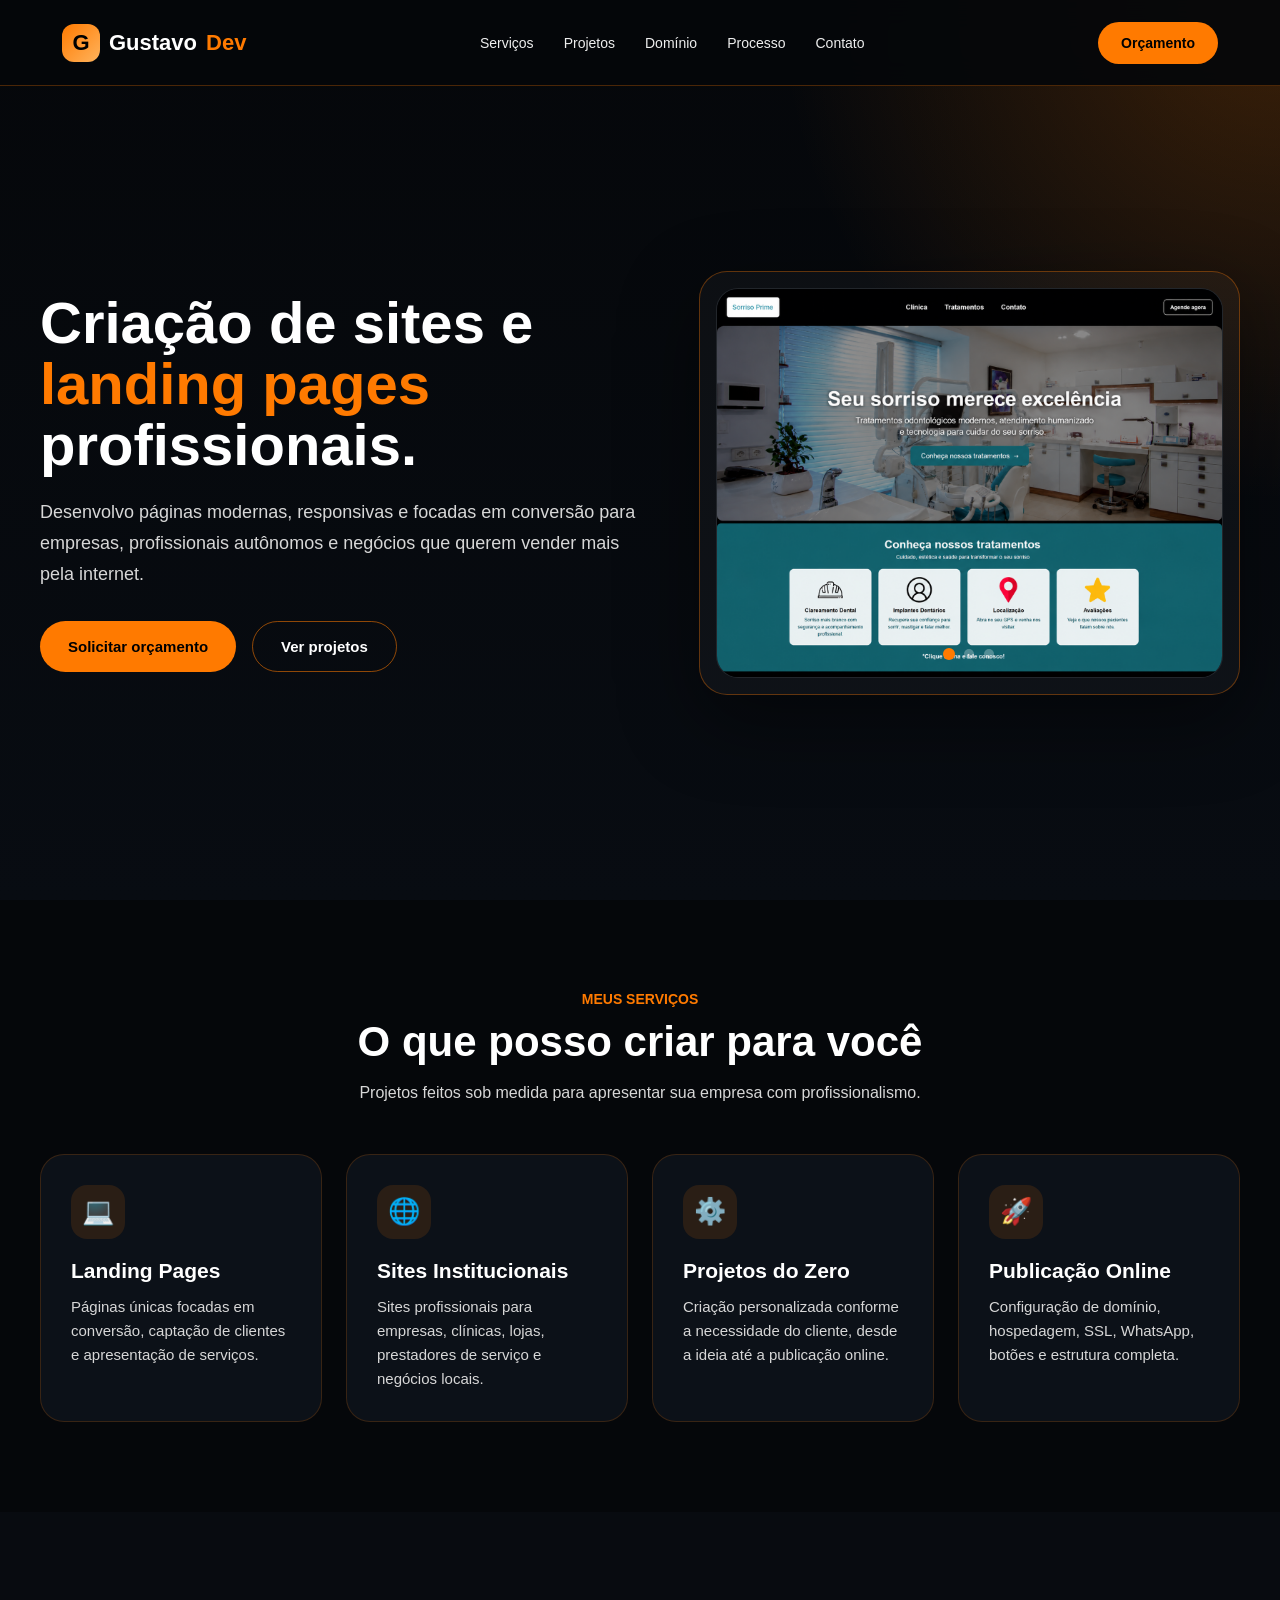
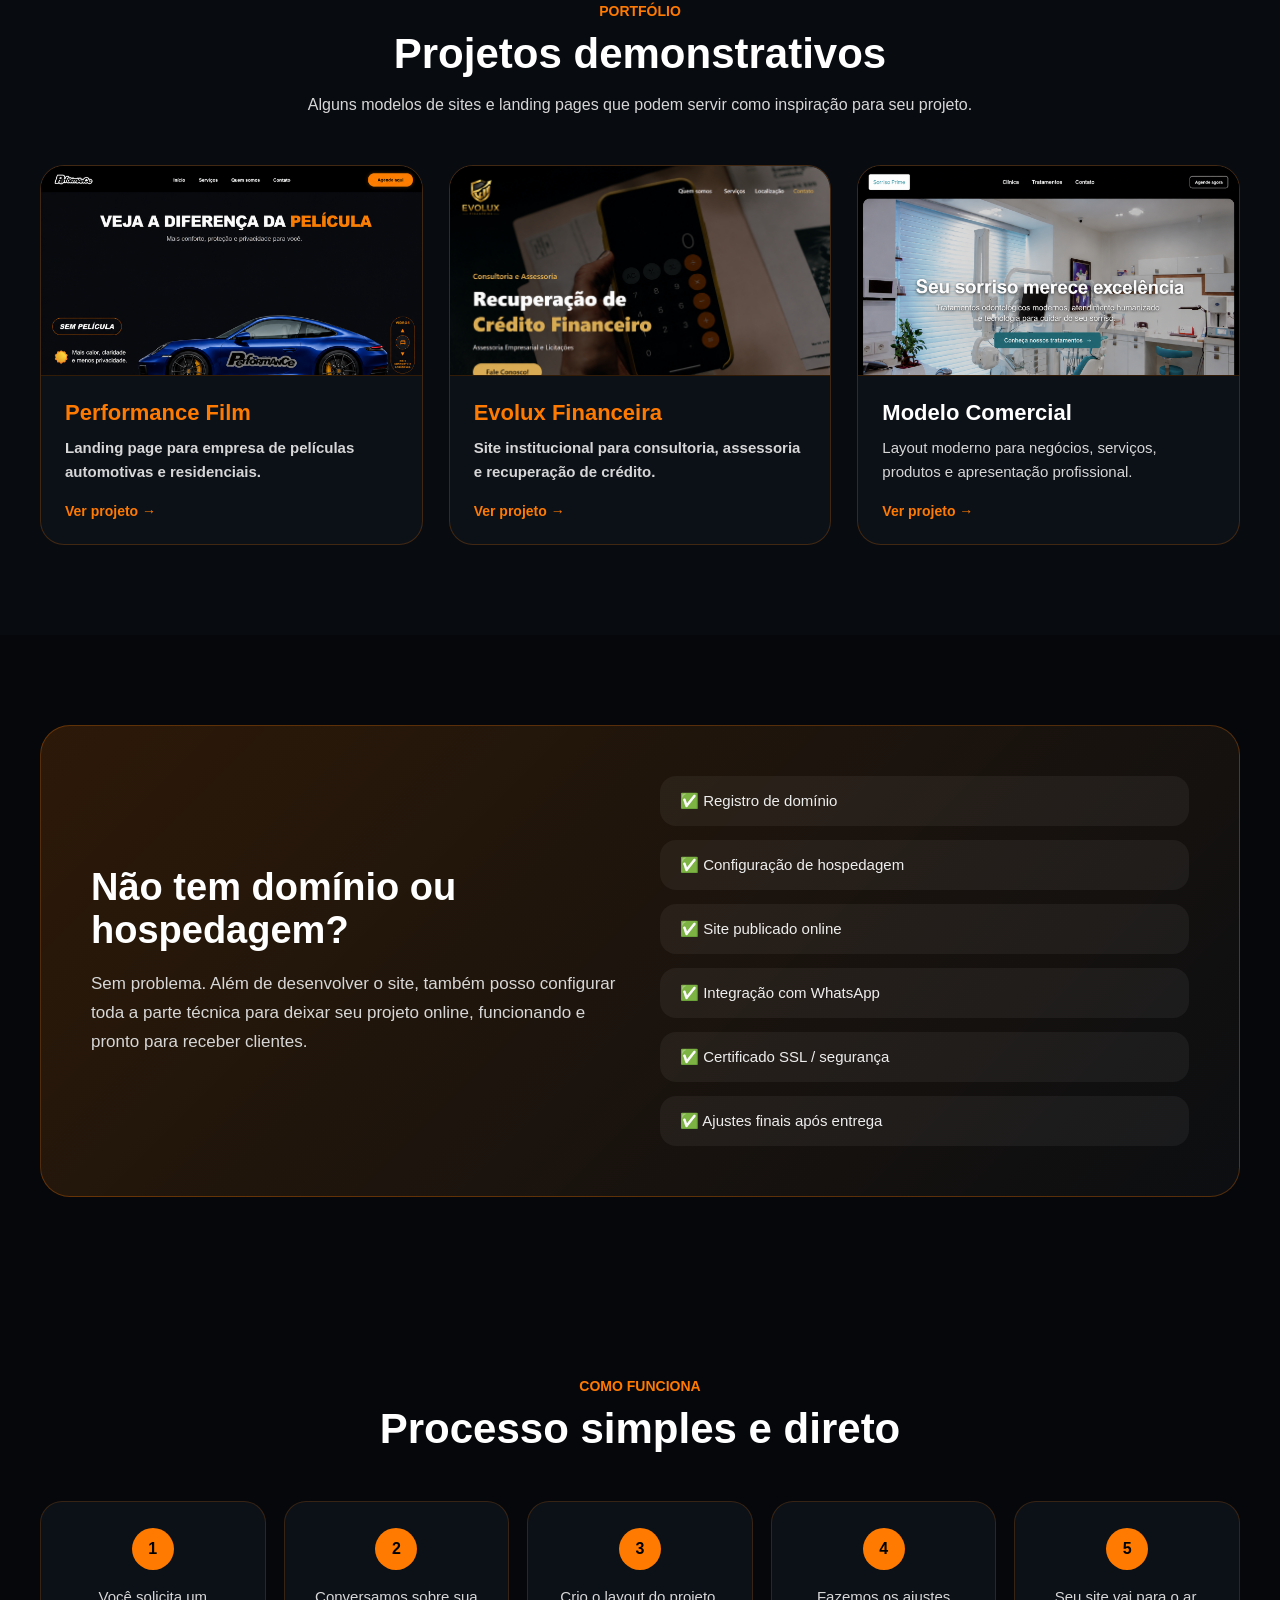
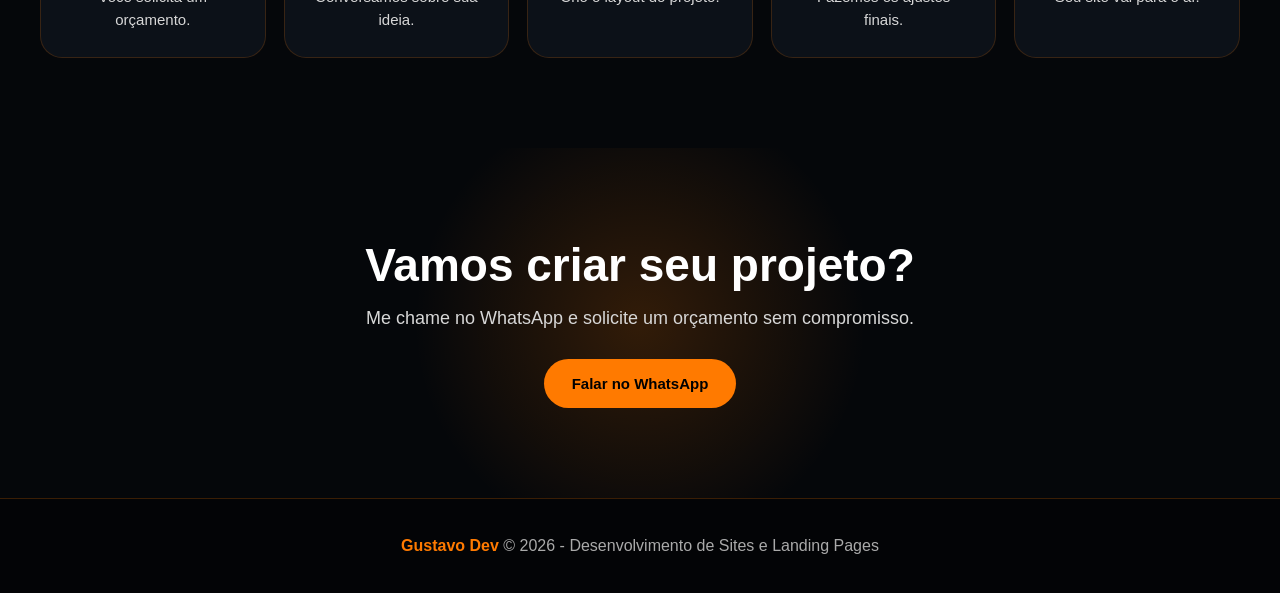
==== index.html @ 4cb531e6 "Add files via upload" ====
<!DOCTYPE html>
<html lang="pt-BR">
<head>
<meta charset="UTF-8">
<meta name="viewport" content="width=device-width, initial-scale=1.0">
<title>Gustavo Dev | Sites e Landing Pages</title>

<style>
*{
    margin:0;
    padding:0;
    box-sizing:border-box;
}

html{
    scroll-behavior:smooth;
}

body{
    font-family:Arial, Helvetica, sans-serif;
    background:#05070a;
    color:#fff;
    overflow-x:hidden;
}

a{
    text-decoration:none;
    color:inherit;
}

img{
    max-width:100%;
    display:block;
}

:root{
    --orange:#ff7a00;
    --orange-dark:#d95f00;
    --dark:#05070a;
    --card:#0c1118;
    --text:#d7d7d7;
}

/* NAVBAR */

.navbar{
    width:100%;
    height:86px;
    position:fixed;
    top:0;
    left:0;
    z-index:1000;
    background:rgba(5,7,10,.92);
    backdrop-filter:blur(14px);
    border-bottom:1px solid rgba(255,122,0,.28);
}

.nav-container{
    width:100%;
    max-width:1200px;
    height:100%;
    margin:auto;
    padding:0 22px;
    display:flex;
    align-items:center;
    justify-content:space-between;
}

.logo{
    display:flex;
    align-items:center;
    gap:9px;
    font-size:22px;
    font-weight:900;
}

.logo-box{
    width:38px;
    height:38px;
    border-radius:12px;
    background:linear-gradient(135deg,#ff7a00,#ffb35c);
    color:#000;
    display:flex;
    align-items:center;
    justify-content:center;
    font-weight:900;
}

.logo span{
    color:var(--orange);
}

.menu{
    list-style:none;
    display:flex;
    align-items:center;
    gap:30px;
}

.menu a{
    font-size:14px;
    color:#eee;
    transition:.3s;
}

.menu a:hover{
    color:var(--orange);
}

.btn-nav{
    background:var(--orange);
    color:#000;
    padding:13px 23px;
    border-radius:30px;
    font-size:14px;
    font-weight:800;
    transition:.3s;
}

.btn-nav:hover{
    background:#fff;
}

.menu-toggle{
    display:none;
    font-size:32px;
    color:var(--orange);
    cursor:pointer;
}

/* HERO */

.hero{
    min-height:100vh;
    padding:145px 22px 80px;
    background:
    radial-gradient(circle at top right,rgba(255,122,0,.22),transparent 32%),
    linear-gradient(180deg,#05070a,#080c12);
    display:flex;
    align-items:center;
}

.hero-container{
    width:100%;
    max-width:1200px;
    margin:auto;
    display:grid;
    grid-template-columns:1.05fr .95fr;
    align-items:center;
    gap:60px;
}

.hero-text h1{
    font-size:58px;
    line-height:1.05;
    margin-bottom:22px;
}

.hero-text h1 span{
    color:var(--orange);
}

.hero-text p{
    max-width:600px;
    color:var(--text);
    font-size:18px;
    line-height:1.7;
    margin-bottom:32px;
}

.hero-buttons{
    display:flex;
    gap:16px;
    flex-wrap:wrap;
}

.btn-primary,
.btn-secondary{
    display:inline-flex;
    align-items:center;
    justify-content:center;
    padding:16px 28px;
    border-radius:35px;
    font-weight:800;
    font-size:15px;
    transition:.3s;
}

.btn-primary{
    background:var(--orange);
    color:#000;
}

.btn-primary:hover{
    background:#fff;
}

.btn-secondary{
    border:1px solid rgba(255,122,0,.55);
    color:#fff;
}

.btn-secondary:hover{
    background:var(--orange);
    color:#000;
}

/* HERO SLIDER */

.hero-card{
    background:rgba(255,255,255,.03);
    border:1px solid rgba(255,122,0,.35);
    border-radius:28px;
    padding:16px;
    box-shadow:0 25px 80px rgba(0,0,0,.45);
}

.mockup-slider{
    width:100%;
    height:390px;
    border-radius:22px;
    position:relative;
    overflow:hidden;
    background:#090d13;
    border:1px solid rgba(255,255,255,.10);
}

.mockup-slide{
    position:absolute;
    inset:0;
    opacity:0;
    transition:opacity .8s ease-in-out;
}

.mockup-slide.active{
    opacity:1;
}

.mockup-slide img{
    width:100%;
    height:100%;
    object-fit:cover;
    object-position:top center;
}

.slider-dots{
    position:absolute;
    bottom:18px;
    left:50%;
    transform:translateX(-50%);
    display:flex;
    gap:10px;
    z-index:20;
}

.dot{
    width:10px;
    height:10px;
    border-radius:50%;
    background:rgba(255,255,255,.28);
    transition:.3s;
}

.dot.active{
    background:var(--orange);
    transform:scale(1.2);
}

/* PADRÃO SECTIONS */

section{
    padding:90px 22px;
}

.container{
    width:100%;
    max-width:1200px;
    margin:auto;
}

.section-title{
    text-align:center;
    margin-bottom:48px;
}

.section-title span{
    color:var(--orange);
    font-weight:900;
    font-size:14px;
}

.section-title h2{
    font-size:42px;
    margin-top:10px;
}

.section-title p{
    color:var(--text);
    margin-top:14px;
    font-size:16px;
    line-height:1.6;
}

/* SERVIÇOS */

.services-grid{
    display:grid;
    grid-template-columns:repeat(4,1fr);
    gap:24px;
}

.service-card{
    background:var(--card);
    border:1px solid rgba(255,122,0,.18);
    padding:30px;
    border-radius:24px;
    transition:.3s;
}

.service-card:hover{
    transform:translateY(-8px);
    border-color:var(--orange);
}

.icon{
    width:54px;
    height:54px;
    background:rgba(255,122,0,.12);
    border-radius:16px;
    display:flex;
    align-items:center;
    justify-content:center;
    font-size:26px;
    margin-bottom:20px;
}

.service-card h3{
    font-size:21px;
    margin-bottom:12px;
}

.service-card p{
    color:var(--text);
    line-height:1.6;
    font-size:15px;
}

/* PORTFÓLIO */

.portfolio{
    background:#080b10;
}

.projects-grid{
    display:grid;
    grid-template-columns:repeat(3,1fr);
    gap:26px;
}

.project-card{
    background:var(--card);
    border-radius:24px;
    overflow:hidden;
    border:1px solid rgba(255,122,0,.22);
    transition:.3s;
}

.project-card:hover{
    transform:translateY(-8px);
    border-color:var(--orange);
}

.project-img{
    width:100%;
    height:210px;
    background:#05070a;
    overflow:hidden;
    border-bottom:1px solid rgba(255,122,0,.18);
}

.project-img img{
    width:100%;
    height:100%;
    object-fit:cover;
    object-position:top center;
    transition:.4s;
}

.project-card:hover .project-img img{
    transform:scale(1.06);
}

.project-content{
    padding:24px;
}

.project-content h3{
    font-size:22px;
    margin-bottom:10px;
}

.project-content p{
    color:var(--text);
    line-height:1.6;
    font-size:15px;
    margin-bottom:18px;
}

.project-content a{
    color:var(--orange);
    font-weight:900;
    font-size:14px;
}

/* DOMÍNIO */

.domain-box{
    background:linear-gradient(135deg,rgba(255,122,0,.16),rgba(255,255,255,.03));
    border:1px solid rgba(255,122,0,.28);
    border-radius:30px;
    padding:50px;
    display:grid;
    grid-template-columns:1fr 1fr;
    gap:40px;
    align-items:center;
}

.domain-box h2{
    font-size:38px;
    margin-bottom:18px;
}

.domain-box p{
    color:var(--text);
    line-height:1.7;
    font-size:17px;
}

.domain-list{
    display:grid;
    gap:14px;
}

.domain-list div{
    background:rgba(255,255,255,.05);
    padding:16px 20px;
    border-radius:16px;
    color:#eee;
    font-size:15px;
}

/* PROCESSO */

.process-grid{
    display:grid;
    grid-template-columns:repeat(5,1fr);
    gap:18px;
}

.process-card{
    background:var(--card);
    border:1px solid rgba(255,122,0,.18);
    padding:26px;
    border-radius:22px;
    text-align:center;
}

.process-card strong{
    width:42px;
    height:42px;
    border-radius:50%;
    background:var(--orange);
    color:#000;
    display:flex;
    align-items:center;
    justify-content:center;
    margin:0 auto 16px;
}

.process-card p{
    color:var(--text);
    line-height:1.5;
    font-size:15px;
}

/* CTA */

.cta{
    text-align:center;
    background:
    radial-gradient(circle at center,rgba(255,122,0,.18),transparent 34%),
    #05070a;
}

.cta h2{
    font-size:46px;
    margin-bottom:16px;
}

.cta p{
    color:var(--text);
    font-size:18px;
    margin-bottom:30px;
}

/* FOOTER */

.footer{
    padding:38px 22px;
    background:#030406;
    border-top:1px solid rgba(255,122,0,.22);
    text-align:center;
    color:#aaa;
}

.footer strong{
    color:var(--orange);
}

/* RESPONSIVO */

@media(max-width:1100px){
    .hero-container{
        grid-template-columns:1fr;
        gap:45px;
    }

    .hero-text{
        text-align:center;
    }

    .hero-text p{
        margin-left:auto;
        margin-right:auto;
    }

    .hero-buttons{
        justify-content:center;
    }

    .services-grid{
        grid-template-columns:repeat(2,1fr);
    }

    .projects-grid{
        grid-template-columns:repeat(2,1fr);
    }

    .process-grid{
        grid-template-columns:repeat(3,1fr);
    }
}

@media(max-width:850px){
    .navbar{
        height:74px;
    }

    .menu-toggle{
        display:block;
    }

    .btn-nav{
        display:none;
    }

    .menu{
        position:absolute;
        top:74px;
        left:0;
        width:100%;
        background:#05070a;
        border-bottom:1px solid rgba(255,122,0,.28);
        display:none;
        flex-direction:column;
        padding:25px 22px;
        gap:22px;
    }

    .menu.active{
        display:flex;
    }

    .hero{
        padding-top:115px;
        min-height:auto;
    }

    .hero-text h1{
        font-size:40px;
    }

    .hero-text p{
        font-size:16px;
    }

    .mockup-slider{
        height:320px;
    }

    .domain-box{
        grid-template-columns:1fr;
        padding:32px;
    }

    .domain-box h2,
    .section-title h2{
        font-size:32px;
    }

    .cta h2{
        font-size:34px;
    }
}

@media(max-width:620px){
    .logo{
        font-size:19px;
    }

    .logo-box{
        width:35px;
        height:35px;
    }

    .hero-text h1{
        font-size:34px;
    }

    .hero-buttons{
        flex-direction:column;
    }

    .btn-primary,
    .btn-secondary{
        width:100%;
    }

    .services-grid,
    .projects-grid,
    .process-grid{
        grid-template-columns:1fr;
    }

    .mockup-slider{
        height:260px;
    }

    section{
        padding:70px 18px;
    }

    .project-img{
        height:190px;
    }
}

@media(max-width:420px){
    .hero-text h1{
        font-size:30px;
    }

    .section-title h2,
    .domain-box h2{
        font-size:28px;
    }

    .mockup-slider{
        height:220px;
    }

    .project-img{
        height:170px;
    }
}
</style>
</head>

<body>

<header class="navbar">
    <div class="nav-container">

        <a href="#inicio" class="logo">
            <div class="logo-box">G</div>
            Gustavo <span>Dev</span>
        </a>

        <ul class="menu" id="menu">
            <li><a href="#servicos">Serviços</a></li>
            <li><a href="#portfolio">Projetos</a></li>
            <li><a href="#dominio">Domínio</a></li>
            <li><a href="#processo">Processo</a></li>
            <li><a href="#contato">Contato</a></li>
        </ul>

        <a class="btn-nav" href="https://wa.me/5547997327311?text=Ol%C3%A1%21%20Quero%20solicitar%20um%20or%C3%A7amento%20para%20site%20ou%20landing%20page." target="_blank">
            Orçamento
        </a>

        <div class="menu-toggle" id="menuToggle">☰</div>

    </div>
</header>

<main>

<section class="hero" id="inicio">
    <div class="hero-container">

        <div class="hero-text">
            <h1>Criação de sites e <span>landing pages</span> profissionais.</h1>

            <p>
                Desenvolvo páginas modernas, responsivas e focadas em conversão para empresas,
                profissionais autônomos e negócios que querem vender mais pela internet.
            </p>

            <div class="hero-buttons">
                <a href="https://wa.me/5547997327311?text=Ol%C3%A1%21%20Tenho%20interesse%20em%20criar%20um%20site%20ou%20landing%20page." target="_blank" class="btn-primary">
                    Solicitar orçamento
                </a>

                <a href="#portfolio" class="btn-secondary">
                    Ver projetos
                </a>
            </div>
        </div>

        <div class="hero-card">
            <div class="mockup-slider">

                <div class="mockup-slide active">
                    <img src="img/rascunho.png" alt="Projeto demonstrativo 1">
                </div>

                <div class="mockup-slide">
                    <img src="img/evolux.png" alt="Projeto demonstrativo 2">
                </div>

                <div class="mockup-slide">
                    <img src="img/performance.png" alt="Projeto demonstrativo 3">
                </div>

                <div class="slider-dots">
                    <span class="dot active"></span>
                    <span class="dot"></span>
                    <span class="dot"></span>
                </div>

            </div>
        </div>

    </div>
</section>

<section id="servicos">
    <div class="container">

        <div class="section-title">
            <span>MEUS SERVIÇOS</span>
            <h2>O que posso criar para você</h2>
            <p>Projetos feitos sob medida para apresentar sua empresa com profissionalismo.</p>
        </div>

        <div class="services-grid">

            <div class="service-card">
                <div class="icon">💻</div>
                <h3>Landing Pages</h3>
                <p>Páginas únicas focadas em conversão, captação de clientes e apresentação de serviços.</p>
            </div>

            <div class="service-card">
                <div class="icon">🌐</div>
                <h3>Sites Institucionais</h3>
                <p>Sites profissionais para empresas, clínicas, lojas, prestadores de serviço e negócios locais.</p>
            </div>

            <div class="service-card">
                <div class="icon">⚙️</div>
                <h3>Projetos do Zero</h3>
                <p>Criação personalizada conforme a necessidade do cliente, desde a ideia até a publicação online.</p>
            </div>

            <div class="service-card">
                <div class="icon">🚀</div>
                <h3>Publicação Online</h3>
                <p>Configuração de domínio, hospedagem, SSL, WhatsApp, botões e estrutura completa.</p>
            </div>

        </div>

    </div>
</section>

<section class="portfolio" id="portfolio">
    <div class="container">

        <div class="section-title">
            <span>PORTFÓLIO</span>
            <h2>Projetos demonstrativos</h2>
            <p>Alguns modelos de sites e landing pages que podem servir como inspiração para seu projeto.</p>
        </div>

        <div class="projects-grid">
    
            <div class="project-card">
<a href="https://dulcet-treacle-59480f.netlify.app/">
                <div class="project-img">
                    <img src="img/mine-performance.png" alt="Performance Film">
                </div>
                <div class="project-content">
                    <h3>Performance Film</h3>
                    <p>Landing page para empresa de películas automotivas e residenciais.</p>
                    Ver projeto →</a>
                </div>

        </div>

            <div class="project-card">
                <div class="project-img">
                    <img src="img/mine-evolux.png" alt="Evolux Financeira">
                </div>


                <div class="project-content">
                    <a href="http://evoluxempresarial.com.br/" target="_blank">
                    <h3>Evolux Financeira</h3>
                    <p>Site institucional para consultoria, assessoria e recuperação de crédito.</p>Ver projeto →</a>
                </div>
            </div>

            <div class="project-card">
                <div class="project-img">
                    <img src="img/mine-rascunho.png" alt="Modelo Comercial">
                </div>
                <div class="project-content">
                    <h3>Modelo Comercial</h3>
                    <p>Layout moderno para negócios, serviços, produtos e apresentação profissional.</p>
                    <a href="#" target="_blank">Ver projeto →</a>
                </div>
            </div>

        </div>

    </div>
</section>

<section id="dominio">
    <div class="container">

        <div class="domain-box">

            <div>
                <h2>Não tem domínio ou hospedagem?</h2>
                <p>
                    Sem problema. Além de desenvolver o site, também posso configurar toda a parte técnica
                    para deixar seu projeto online, funcionando e pronto para receber clientes.
                </p>
            </div>

            <div class="domain-list">
                <div>✅ Registro de domínio</div>
                <div>✅ Configuração de hospedagem</div>
                <div>✅ Site publicado online</div>
                <div>✅ Integração com WhatsApp</div>
                <div>✅ Certificado SSL / segurança</div>
                <div>✅ Ajustes finais após entrega</div>
            </div>

        </div>

    </div>
</section>

<section id="processo">
    <div class="container">

        <div class="section-title">
            <span>COMO FUNCIONA</span>
            <h2>Processo simples e direto</h2>
        </div>

        <div class="process-grid">

            <div class="process-card">
                <strong>1</strong>
                <p>Você solicita um orçamento.</p>
            </div>

            <div class="process-card">
                <strong>2</strong>
                <p>Conversamos sobre sua ideia.</p>
            </div>

            <div class="process-card">
                <strong>3</strong>
                <p>Crio o layout do projeto.</p>
            </div>

            <div class="process-card">
                <strong>4</strong>
                <p>Fazemos os ajustes finais.</p>
            </div>

            <div class="process-card">
                <strong>5</strong>
                <p>Seu site vai para o ar.</p>
            </div>

        </div>

    </div>
</section>

<section class="cta" id="contato">
    <div class="container">

        <h2>Vamos criar seu projeto?</h2>
        <p>Me chame no WhatsApp e solicite um orçamento sem compromisso.</p>

        <a href="https://wa.me/5547997327311?text=Ol%C3%A1%21%20Quero%20fazer%20um%20or%C3%A7amento%20para%20cria%C3%A7%C3%A3o%20de%20site%20ou%20landing%20page." target="_blank" class="btn-primary">
            Falar no WhatsApp
        </a>

    </div>
</section>

</main>

<footer class="footer">
    <p><strong>Gustavo Dev</strong> © 2026 - Desenvolvimento de Sites e Landing Pages</p>
</footer>

<script>
const menuToggle = document.getElementById('menuToggle');
const menu = document.getElementById('menu');

menuToggle.addEventListener('click', function(){
    menu.classList.toggle('active');
});

const linksMenu = document.querySelectorAll('.menu a');

linksMenu.forEach(function(link){
    link.addEventListener('click', function(){
        menu.classList.remove('active');
    });
});

/* CARROSSEL HERO */

const slides = document.querySelectorAll('.mockup-slide');
const dots = document.querySelectorAll('.dot');

let currentSlide = 0;

function showSlide(index){
    slides.forEach(function(slide){
        slide.classList.remove('active');
    });

    dots.forEach(function(dot){
        dot.classList.remove('active');
    });

    slides[index].classList.add('active');
    dots[index].classList.add('active');
}

setInterval(function(){
    currentSlide++;

    if(currentSlide >= slides.length){
        currentSlide = 0;
    }

    showSlide(currentSlide);
}, 2800);
</script>

</body>
</html>
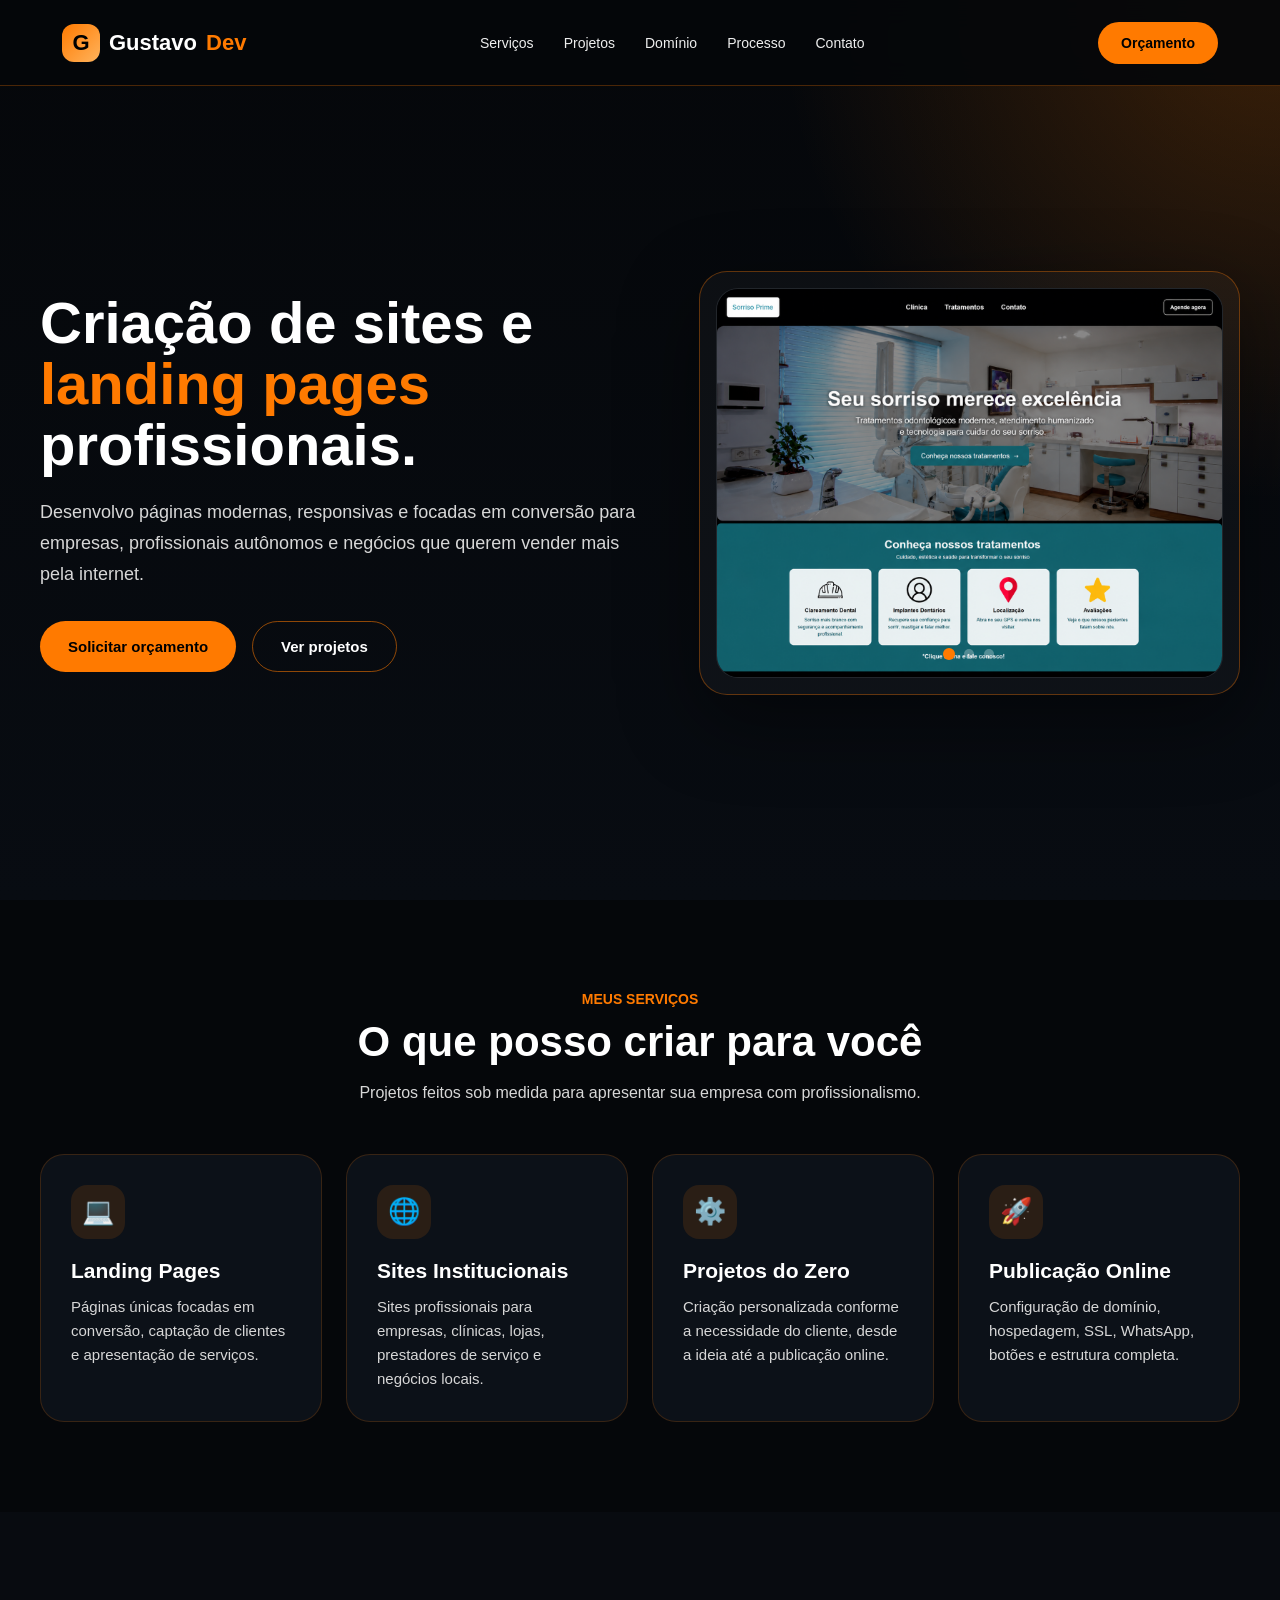
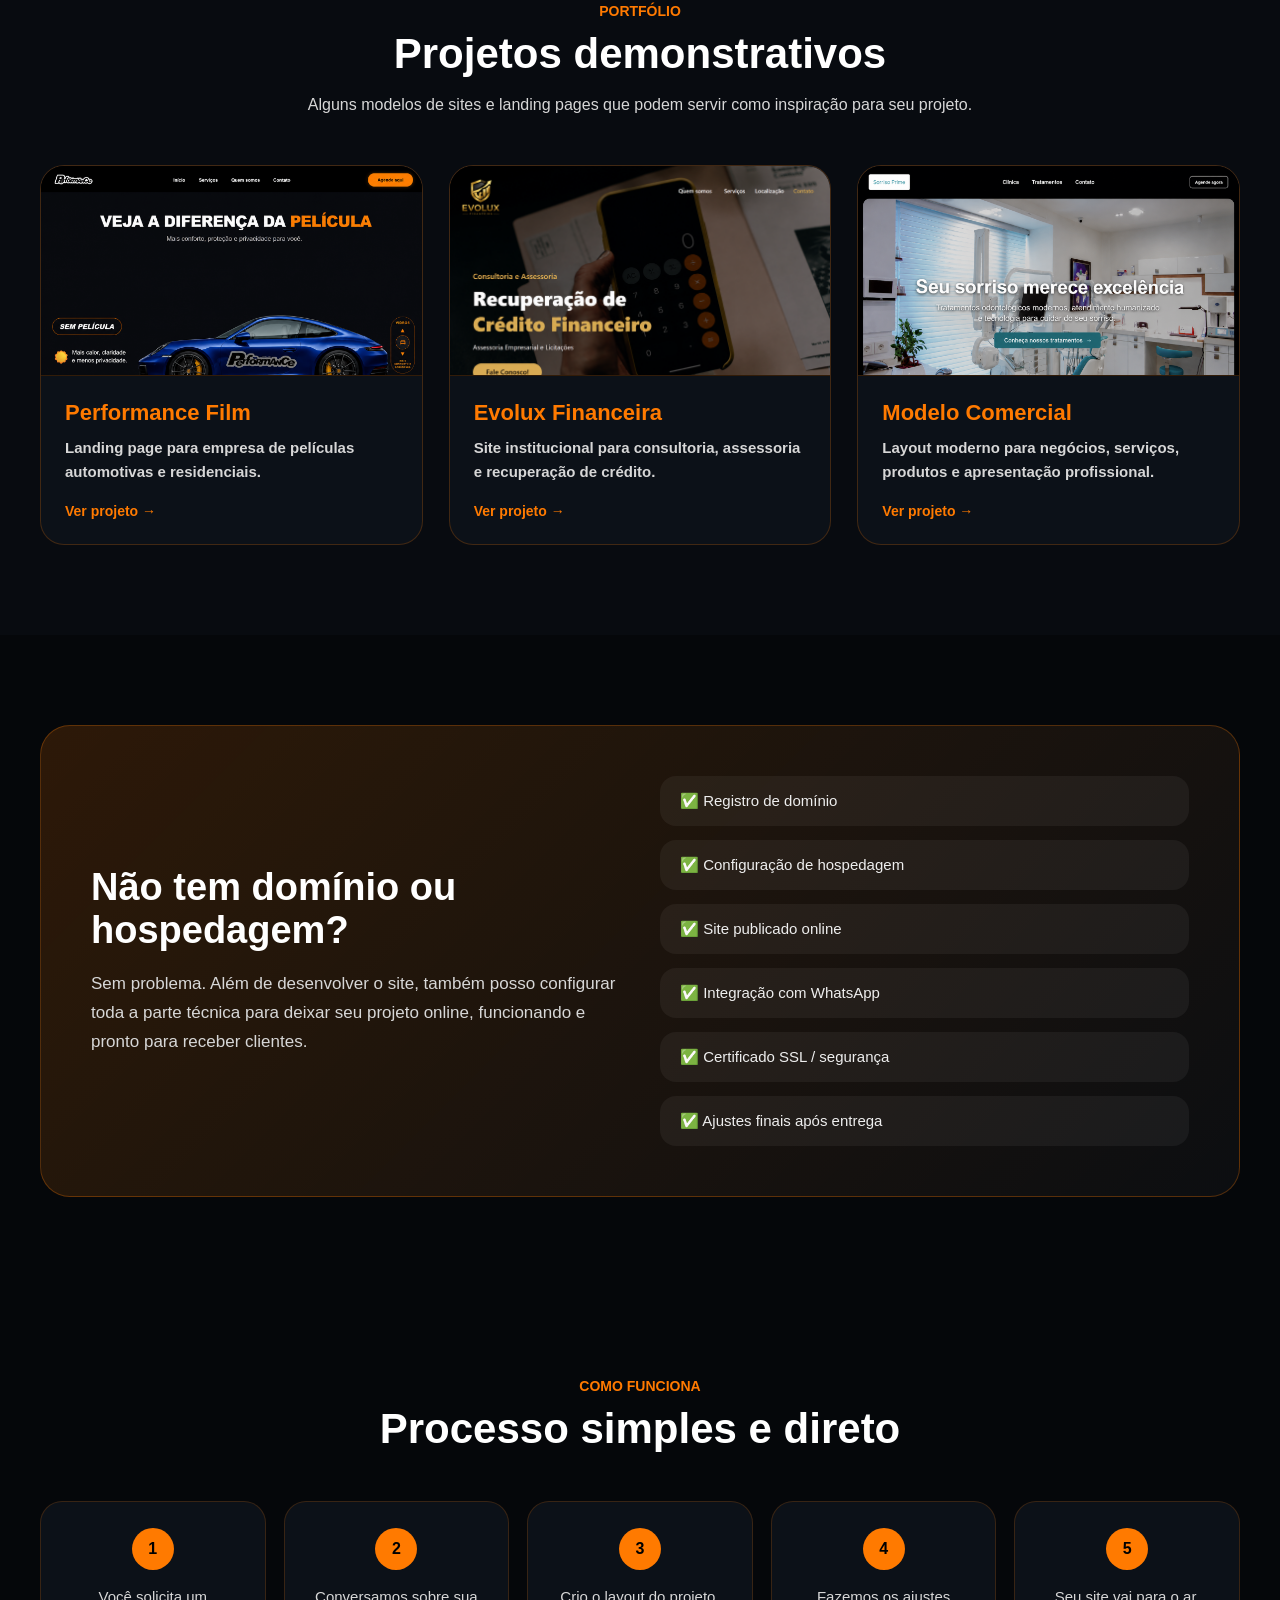
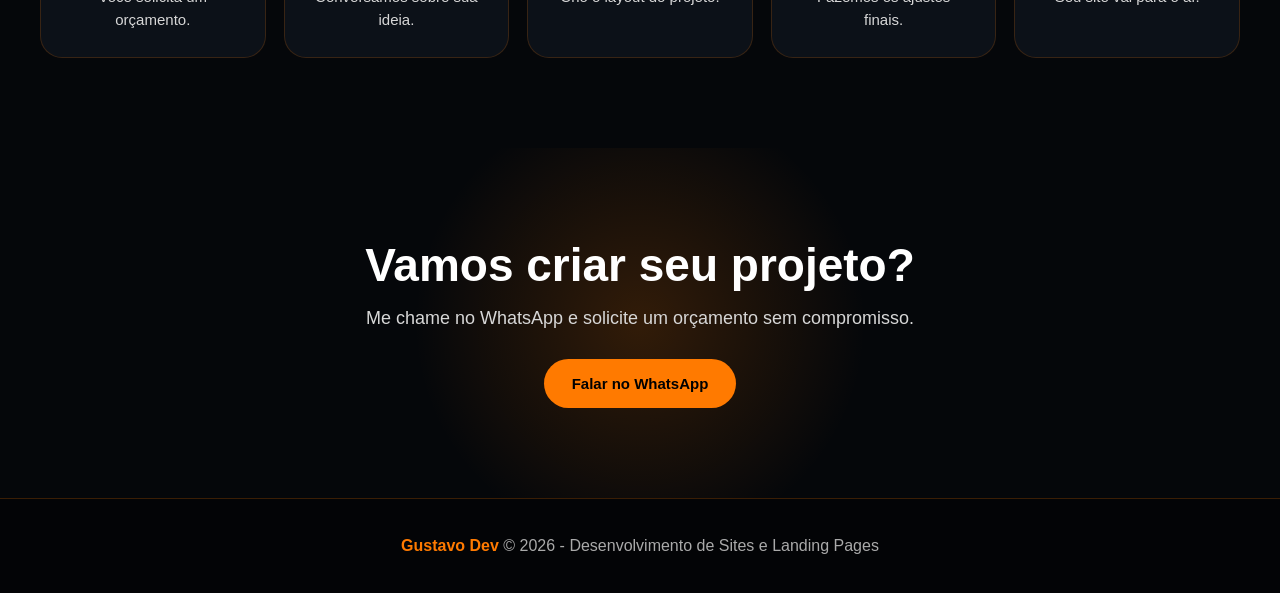
==== commit a5832d9c: "Update index.html" ====
--- a/index.html
+++ b/index.html
@@ -836,9 +836,10 @@
                     <img src="img/mine-rascunho.png" alt="Modelo Comercial">
                 </div>
                 <div class="project-content">
+                <a href="https://verdant-begonia-4f9c75.netlify.app/" target="_blank">    
                     <h3>Modelo Comercial</h3>
                     <p>Layout moderno para negócios, serviços, produtos e apresentação profissional.</p>
-                    <a href="#" target="_blank">Ver projeto →</a>
+                    Ver projeto →</a>
                 </div>
             </div>
 
@@ -981,4 +982,4 @@
 </script>
 
 </body>
-</html>+</html>
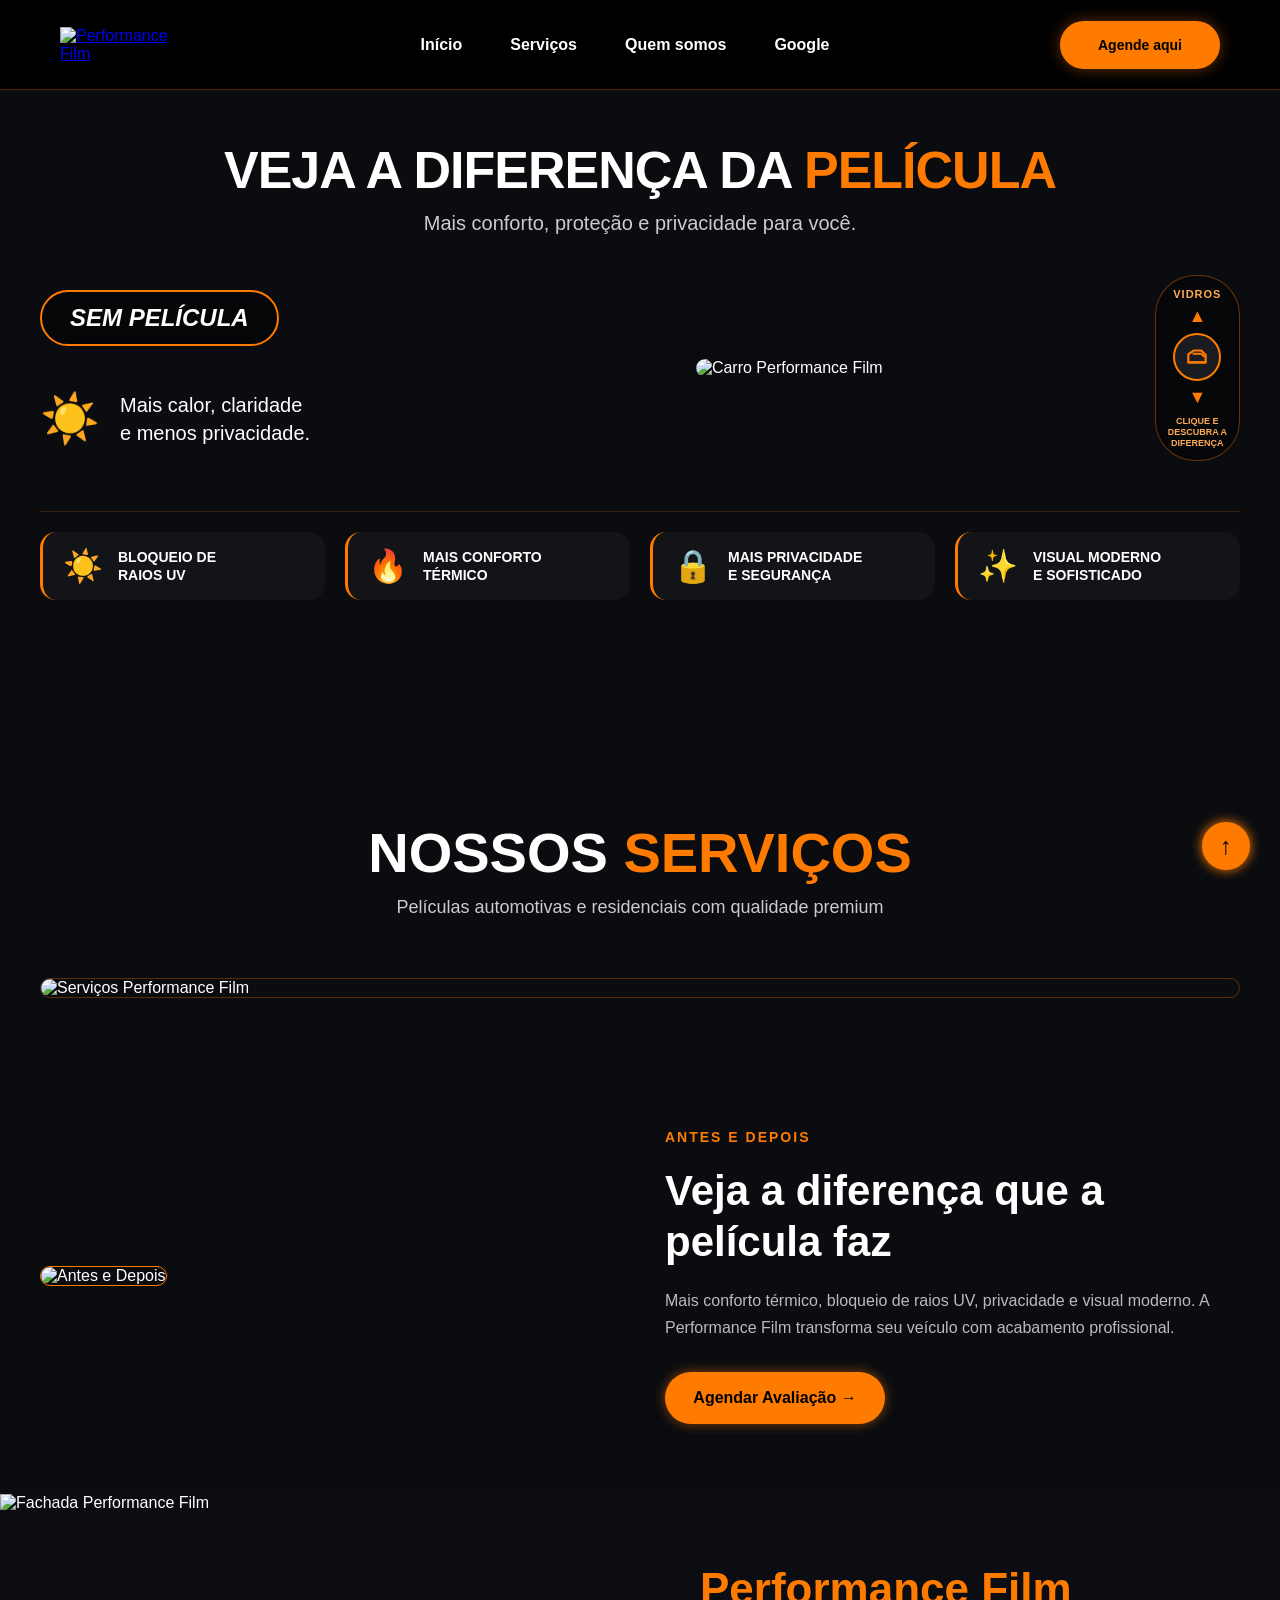
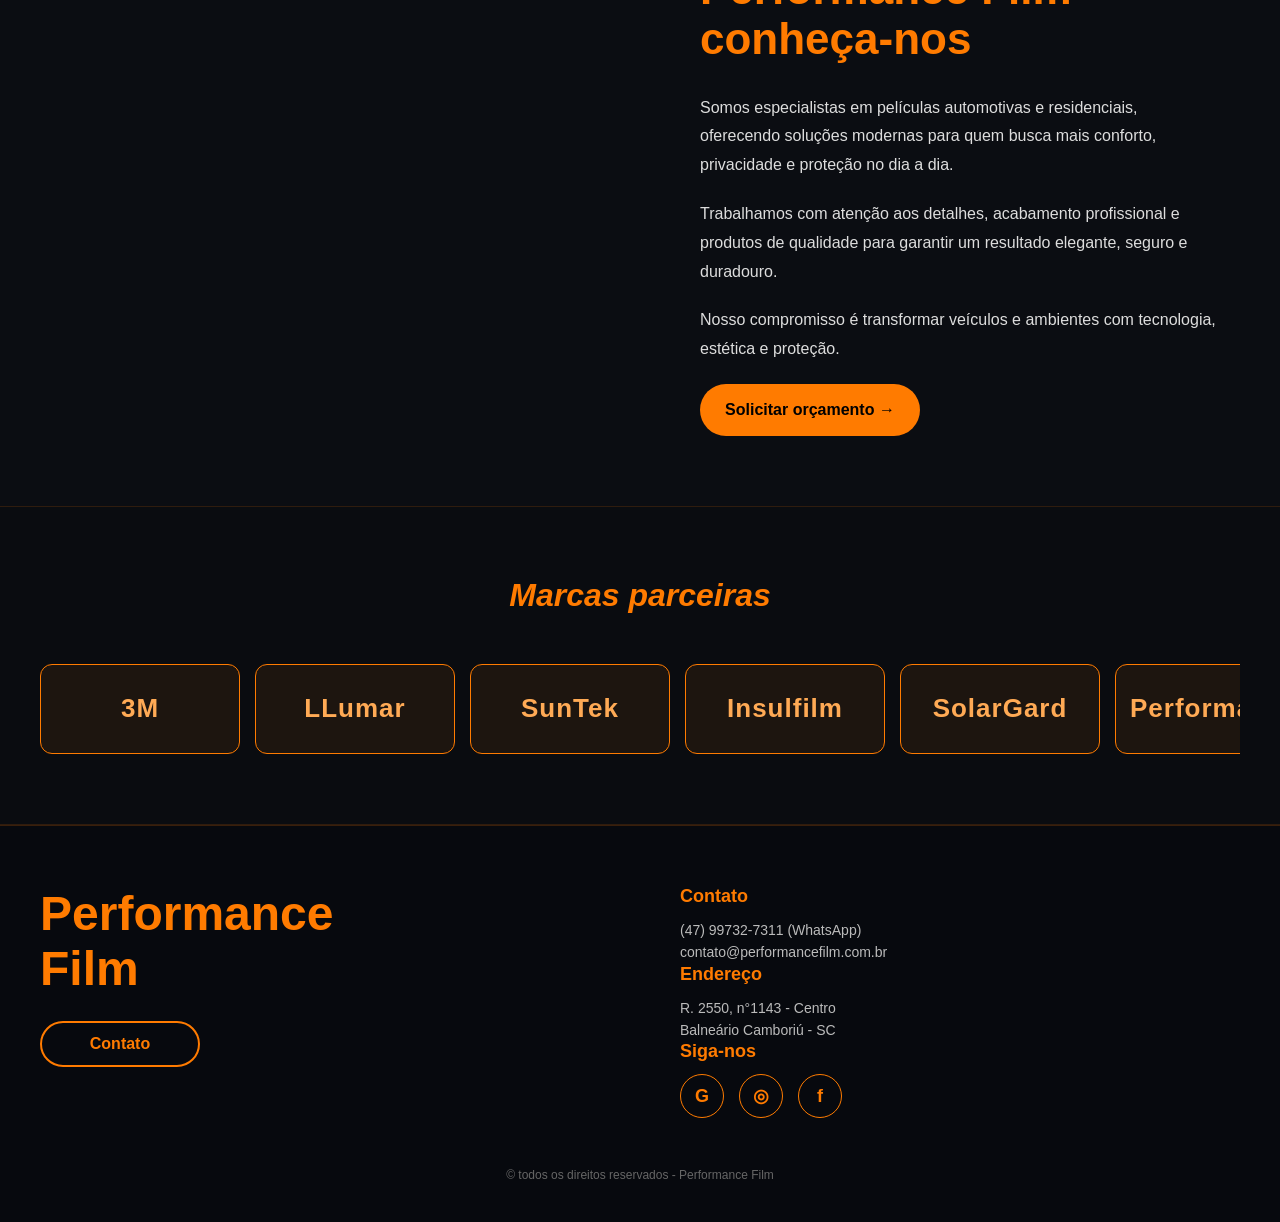
==== commit ea3cc7de: "Update index.html" ====
--- a/index.html
+++ b/index.html
@@ -2,984 +2,1031 @@
 <html lang="pt-BR">
 <head>
 <meta charset="UTF-8">
-<meta name="viewport" content="width=device-width, initial-scale=1.0">
-<title>Gustavo Dev | Sites e Landing Pages</title>
-
-<style>
-*{
-    margin:0;
-    padding:0;
-    box-sizing:border-box;
-}
-
-html{
-    scroll-behavior:smooth;
-}
-
-body{
-    font-family:Arial, Helvetica, sans-serif;
-    background:#05070a;
-    color:#fff;
-    overflow-x:hidden;
-}
-
-a{
-    text-decoration:none;
-    color:inherit;
-}
-
-img{
-    max-width:100%;
-    display:block;
-}
-
-:root{
-    --orange:#ff7a00;
-    --orange-dark:#d95f00;
-    --dark:#05070a;
-    --card:#0c1118;
-    --text:#d7d7d7;
-}
-
-/* NAVBAR */
-
-.navbar{
-    width:100%;
-    height:86px;
-    position:fixed;
-    top:0;
-    left:0;
-    z-index:1000;
-    background:rgba(5,7,10,.92);
-    backdrop-filter:blur(14px);
-    border-bottom:1px solid rgba(255,122,0,.28);
-}
-
-.nav-container{
-    width:100%;
-    max-width:1200px;
-    height:100%;
-    margin:auto;
-    padding:0 22px;
-    display:flex;
-    align-items:center;
-    justify-content:space-between;
-}
-
-.logo{
-    display:flex;
-    align-items:center;
-    gap:9px;
-    font-size:22px;
-    font-weight:900;
-}
-
-.logo-box{
-    width:38px;
-    height:38px;
-    border-radius:12px;
-    background:linear-gradient(135deg,#ff7a00,#ffb35c);
-    color:#000;
-    display:flex;
-    align-items:center;
-    justify-content:center;
-    font-weight:900;
-}
-
-.logo span{
-    color:var(--orange);
-}
-
-.menu{
-    list-style:none;
-    display:flex;
-    align-items:center;
-    gap:30px;
-}
-
-.menu a{
-    font-size:14px;
-    color:#eee;
-    transition:.3s;
-}
-
-.menu a:hover{
-    color:var(--orange);
-}
-
-.btn-nav{
-    background:var(--orange);
-    color:#000;
-    padding:13px 23px;
-    border-radius:30px;
-    font-size:14px;
-    font-weight:800;
-    transition:.3s;
-}
-
-.btn-nav:hover{
-    background:#fff;
-}
-
-.menu-toggle{
-    display:none;
-    font-size:32px;
-    color:var(--orange);
-    cursor:pointer;
-}
-
-/* HERO */
-
-.hero{
-    min-height:100vh;
-    padding:145px 22px 80px;
-    background:
-    radial-gradient(circle at top right,rgba(255,122,0,.22),transparent 32%),
-    linear-gradient(180deg,#05070a,#080c12);
-    display:flex;
-    align-items:center;
-}
-
-.hero-container{
-    width:100%;
-    max-width:1200px;
-    margin:auto;
-    display:grid;
-    grid-template-columns:1.05fr .95fr;
-    align-items:center;
-    gap:60px;
-}
-
-.hero-text h1{
-    font-size:58px;
-    line-height:1.05;
-    margin-bottom:22px;
-}
-
-.hero-text h1 span{
-    color:var(--orange);
-}
-
-.hero-text p{
-    max-width:600px;
-    color:var(--text);
-    font-size:18px;
-    line-height:1.7;
-    margin-bottom:32px;
-}
-
-.hero-buttons{
-    display:flex;
-    gap:16px;
-    flex-wrap:wrap;
-}
-
-.btn-primary,
-.btn-secondary{
-    display:inline-flex;
-    align-items:center;
-    justify-content:center;
-    padding:16px 28px;
-    border-radius:35px;
-    font-weight:800;
-    font-size:15px;
-    transition:.3s;
-}
-
-.btn-primary{
-    background:var(--orange);
-    color:#000;
-}
-
-.btn-primary:hover{
-    background:#fff;
-}
-
-.btn-secondary{
-    border:1px solid rgba(255,122,0,.55);
-    color:#fff;
-}
-
-.btn-secondary:hover{
-    background:var(--orange);
-    color:#000;
-}
-
-/* HERO SLIDER */
-
-.hero-card{
-    background:rgba(255,255,255,.03);
-    border:1px solid rgba(255,122,0,.35);
-    border-radius:28px;
-    padding:16px;
-    box-shadow:0 25px 80px rgba(0,0,0,.45);
-}
-
-.mockup-slider{
-    width:100%;
-    height:390px;
-    border-radius:22px;
-    position:relative;
-    overflow:hidden;
-    background:#090d13;
-    border:1px solid rgba(255,255,255,.10);
-}
-
-.mockup-slide{
-    position:absolute;
-    inset:0;
-    opacity:0;
-    transition:opacity .8s ease-in-out;
-}
-
-.mockup-slide.active{
-    opacity:1;
-}
-
-.mockup-slide img{
-    width:100%;
-    height:100%;
-    object-fit:cover;
-    object-position:top center;
-}
-
-.slider-dots{
-    position:absolute;
-    bottom:18px;
-    left:50%;
-    transform:translateX(-50%);
-    display:flex;
-    gap:10px;
-    z-index:20;
-}
-
-.dot{
-    width:10px;
-    height:10px;
-    border-radius:50%;
-    background:rgba(255,255,255,.28);
-    transition:.3s;
-}
-
-.dot.active{
-    background:var(--orange);
-    transform:scale(1.2);
-}
-
-/* PADRÃO SECTIONS */
-
-section{
-    padding:90px 22px;
-}
-
-.container{
-    width:100%;
-    max-width:1200px;
-    margin:auto;
-}
-
-.section-title{
-    text-align:center;
-    margin-bottom:48px;
-}
-
-.section-title span{
-    color:var(--orange);
-    font-weight:900;
-    font-size:14px;
-}
-
-.section-title h2{
-    font-size:42px;
-    margin-top:10px;
-}
-
-.section-title p{
-    color:var(--text);
-    margin-top:14px;
-    font-size:16px;
-    line-height:1.6;
+<meta name="viewport" content="width=device-width, initial-scale=1.0, user-scalable=yes">
+<title>Performance Film | Insulfilm Premium</title>
+<style>* {
+    margin: 0;
+    padding: 0;
+    box-sizing: border-box;
+}
+
+html {
+    scroll-behavior: smooth;
+}
+
+body {
+    font-family: 'Arial', Helvetica, sans-serif;
+    background: #0a0c10;
+    color: #fff;
+    overflow-x: hidden;
+}
+
+/* FUNDO LIMPO E MODERNO */
+.bg-dark {
+    background: linear-gradient(135deg, #0b0d12 0%, #05070a 100%);
+}
+
+/* ===== NAVBAR ===== */
+.navbar {
+    width: 100%;
+    height: 90px;
+    padding: 0 60px;
+    position: fixed;
+    top: 0;
+    left: 0;
+    z-index: 1000;
+    background: rgba(0, 0, 0, 0.92);
+    backdrop-filter: blur(12px);
+    border-bottom: 1px solid rgba(255, 123, 0, 0.3);
+    display: flex;
+    align-items: center;
+}
+
+.nav-container {
+    width: 100%;
+    max-width: 1400px;
+    margin: 0 auto;
+    display: flex;
+    align-items: center;
+    justify-content: space-between;
+}
+
+.logo a {
+    display: flex;
+    align-items: center;
+}
+
+#logoMenu {
+    width: 130px;
+    display: block;
+    transition: 0.3s;
+}
+
+.menu {
+    display: flex;
+    align-items: center;
+    gap: 48px;
+    list-style: none;
+}
+
+.menu a {
+    color: #fff;
+    text-decoration: none;
+    font-size: 16px;
+    font-weight: 600;
+    transition: 0.3s;
+}
+
+.menu a:hover {
+    color: #ff7b00;
+}
+
+.nav-btn {
+    width: 160px;
+    height: 48px;
+    border-radius: 40px;
+    background: #ff7b00;
+    color: #000;
+    text-decoration: none;
+    display: flex;
+    align-items: center;
+    justify-content: center;
+    font-size: 14px;
+    font-weight: 700;
+    transition: 0.3s;
+    box-shadow: 0 0 15px rgba(255, 123, 0, 0.4);
+}
+
+.nav-btn:hover {
+    background: #ff9430;
+    transform: translateY(-2px);
+    box-shadow: 0 0 20px #ff7b00;
+}
+
+/* MOBILE */
+.mobile-actions {
+    display: none;
+}
+
+.menu-toggle {
+    width: 44px;
+    height: 44px;
+    border: none;
+    border-radius: 12px;
+    background: #ff7b00;
+    color: #000;
+    font-size: 24px;
+    cursor: pointer;
+}
+
+.mobile-menu {
+    position: fixed;
+    top: 0;
+    right: -100%;
+    width: 280px;
+    height: 100vh;
+    background: #0f1117;
+    z-index: 2000;
+    display: flex;
+    flex-direction: column;
+    align-items: center;
+    justify-content: center;
+    gap: 30px;
+    transition: 0.4s ease;
+    border-left: 2px solid #ff7b00;
+}
+
+.mobile-menu.active {
+    right: 0;
+}
+
+.mobile-menu a {
+    color: #fff;
+    text-decoration: none;
+    font-size: 20px;
+    font-weight: 600;
+}
+
+.mobile-menu a:hover {
+    color: #ff7b00;
+}
+
+.close-menu {
+    position: absolute;
+    top: 20px;
+    right: 20px;
+    background: #ff7b00;
+    border: none;
+    color: #000;
+    font-size: 24px;
+    width: 44px;
+    height: 44px;
+    border-radius: 30px;
+    cursor: pointer;
+    font-weight: bold;
+}
+
+.mobile-menu-btn {
+    width: 180px;
+    height: 48px;
+    border-radius: 40px;
+    background: #ff7b00;
+    display: flex;
+    align-items: center;
+    justify-content: center;
+    font-size: 16px;
+    font-weight: 700;
+    color: #000;
+    margin-top: 20px;
+}
+
+/* ===== DEMONSTRAÇÃO PRINCIPAL (CARRO GRANDE + BOTÃO MENOR) ===== */
+.demo-section {
+    padding: 140px 40px 50px;
+    max-width: 1600px;
+    margin: 0 auto;
+}
+
+.title {
+    text-align: center;
+    margin-bottom: 40px;
+}
+
+.title h1 {
+    font-size: 52px;
+    font-weight: 900;
+    text-transform: uppercase;
+    letter-spacing: -1px;
+}
+
+.title h1 span {
+    color: #ff7b00;
+}
+
+.title p {
+    font-size: 20px;
+    color: #ccc;
+    margin-top: 12px;
+}
+
+/* CONTAINER PRINCIPAL - LAYOUT DESKTOP */
+.demo-container {
+    display: flex;
+    align-items: center;
+    justify-content: space-between;
+    gap: 50px;
+    flex-wrap: wrap;
+    margin-bottom: 50px;
+}
+
+/* LADO ESQUERDO - INFO */
+.demo-info {
+    flex: 0.8;
+    min-width: 280px;
+}
+
+.badge {
+    display: inline-block;
+    padding: 12px 28px;
+    border: 2px solid #ff7b00;
+    border-radius: 50px;
+    font-size: 24px;
+    font-weight: 900;
+    font-style: italic;
+    margin-bottom: 25px;
+    background: rgba(0, 0, 0, 0.5);
+    backdrop-filter: blur(4px);
+}
+
+.badge.active {
+    background: #ff7b00;
+    color: #000;
+    border-color: #ff7b00;
+}
+
+.info-highlight {
+    display: flex;
+    align-items: center;
+    gap: 20px;
+    margin-top: 20px;
+}
+
+.info-icon {
+    font-size: 48px;
+    color: #ff7b00;
+}
+
+.info-text {
+    font-size: 20px;
+    line-height: 1.4;
+    font-weight: 500;
+}
+
+/* LADO DIREITO - CARRO GRANDE + BOTÃO PEQUENO AO LADO */
+.demo-car-wrapper {
+    flex: 1.8;
+    display: flex;
+    align-items: center;
+    justify-content: center;
+    gap: 20px;
+    position: relative;
+}
+
+.demo-car {
+    flex: 1;
+    text-align: center;
+}
+
+.demo-car img {
+    width: 100%;
+    max-width: 900px;
+    height: auto;
+    border-radius: 20px;
+    transition: 0.2s;
+    filter: drop-shadow(0 20px 30px rgba(0, 0, 0, 0.5));
+}
+
+/* BOTÃO DE CONTROLE MENOR - LADO DIREITO */
+.control-side {
+    display: flex;
+    flex-direction: column;
+    align-items: center;
+    justify-content: center;
+    background: rgba(0, 0, 0, 0.4);
+    backdrop-filter: blur(8px);
+    padding: 12px 12px;
+    border-radius: 40px;
+    border: 1px solid rgba(255, 123, 0, 0.4);
+}
+
+.control-label {
+    font-size: 11px;
+    font-weight: bold;
+    color: #ffaa55;
+    letter-spacing: 1px;
+    margin-bottom: 4px;
+}
+
+.arrow {
+    font-size: 18px;
+    color: #ff7b00;
+    font-weight: bold;
+    margin: 2px 0;
+}
+
+.btn-pelicula {
+    width: 48px;
+    height: 48px;
+    border-radius: 50%;
+    border: 2px solid #ff7b00;
+    background: #1a1c22;
+    cursor: pointer;
+    margin: 4px 0;
+    transition: 0.3s;
+    display: flex;
+    align-items: center;
+    justify-content: center;
+}
+
+.btn-pelicula svg {
+    width: 26px;
+    height: 26px;
+    stroke: #ff7b00;
+}
+
+.btn-pelicula:hover {
+    background: #ff7b00;
+    transform: scale(1.05);
+    box-shadow: 0 0 15px #ff7b00;
+}
+
+.btn-pelicula:hover svg {
+    stroke: #000;
+}
+
+.click-hint {
+    font-size: 9px;
+    font-weight: bold;
+    margin-top: 6px;
+    color: #ffaa55;
+    text-align: center;
+    line-height: 1.2;
+}
+
+/* BENEFÍCIOS GRID */
+.benefits-grid {
+    display: grid;
+    grid-template-columns: repeat(4, 1fr);
+    gap: 20px;
+    margin: 50px 0;
+    padding: 20px 0;
+    border-top: 1px solid rgba(255, 123, 0, 0.2);
+}
+
+.benefit-card {
+    display: flex;
+    align-items: center;
+    gap: 15px;
+    background: rgba(255, 255, 255, 0.03);
+    padding: 15px 20px;
+    border-radius: 16px;
+    border-left: 3px solid #ff7b00;
+}
+
+.benefit-icon {
+    font-size: 32px;
+    color: #ff7b00;
+}
+
+.benefit-card h3 {
+    font-size: 14px;
+    line-height: 1.3;
+    font-weight: 600;
+}
+
+/* MARCAS */
+.marcas-section {
+    background: #0a0c10;
+    padding: 70px 40px;
+    text-align: center;
+    border-top: 1px solid rgba(255, 123, 0, 0.15);
+    border-bottom: 1px solid rgba(255, 123, 0, 0.15);
+}
+
+.marcas-section h2 {
+    color: #ff7b00;
+    font-size: 32px;
+    font-style: italic;
+    margin-bottom: 50px;
+}
+
+.marcas-carrossel {
+    max-width: 1300px;
+    margin: 0 auto;
+    overflow: hidden;
+}
+
+.marcas-track {
+    display: flex;
+    gap: 15px;
+    width: max-content;
+    animation: slideMarcas 20s linear infinite;
+}
+
+.marca-card {
+    width: 200px;
+    height: 90px;
+    border: 1px solid #ff7b00;
+    border-radius: 12px;
+    background: rgba(255, 123, 0, 0.08);
+    display: flex;
+    align-items: center;
+    justify-content: center;
+    font-size: 26px;
+    font-weight: 800;
+    color: #ffaa55;
+    letter-spacing: 1px;
+}
+
+@keyframes slideMarcas {
+    from { transform: translateX(0); }
+    to { transform: translateX(-50%); }
 }
 
 /* SERVIÇOS */
-
-.services-grid{
-    display:grid;
-    grid-template-columns:repeat(4,1fr);
-    gap:24px;
-}
-
-.service-card{
-    background:var(--card);
-    border:1px solid rgba(255,122,0,.18);
-    padding:30px;
-    border-radius:24px;
-    transition:.3s;
-}
-
-.service-card:hover{
-    transform:translateY(-8px);
-    border-color:var(--orange);
-}
-
-.icon{
-    width:54px;
-    height:54px;
-    background:rgba(255,122,0,.12);
-    border-radius:16px;
-    display:flex;
-    align-items:center;
-    justify-content:center;
-    font-size:26px;
-    margin-bottom:20px;
-}
-
-.service-card h3{
-    font-size:21px;
-    margin-bottom:12px;
-}
-
-.service-card p{
-    color:var(--text);
-    line-height:1.6;
-    font-size:15px;
-}
-
-/* PORTFÓLIO */
-
-.portfolio{
-    background:#080b10;
-}
-
-.projects-grid{
-    display:grid;
-    grid-template-columns:repeat(3,1fr);
-    gap:26px;
-}
-
-.project-card{
-    background:var(--card);
-    border-radius:24px;
-    overflow:hidden;
-    border:1px solid rgba(255,122,0,.22);
-    transition:.3s;
-}
-
-.project-card:hover{
-    transform:translateY(-8px);
-    border-color:var(--orange);
-}
-
-.project-img{
-    width:100%;
-    height:210px;
-    background:#05070a;
-    overflow:hidden;
-    border-bottom:1px solid rgba(255,122,0,.18);
-}
-
-.project-img img{
-    width:100%;
-    height:100%;
-    object-fit:cover;
-    object-position:top center;
-    transition:.4s;
-}
-
-.project-card:hover .project-img img{
-    transform:scale(1.06);
-}
-
-.project-content{
-    padding:24px;
-}
-
-.project-content h3{
-    font-size:22px;
-    margin-bottom:10px;
-}
-
-.project-content p{
-    color:var(--text);
-    line-height:1.6;
-    font-size:15px;
-    margin-bottom:18px;
-}
-
-.project-content a{
-    color:var(--orange);
-    font-weight:900;
-    font-size:14px;
-}
-
-/* DOMÍNIO */
-
-.domain-box{
-    background:linear-gradient(135deg,rgba(255,122,0,.16),rgba(255,255,255,.03));
-    border:1px solid rgba(255,122,0,.28);
-    border-radius:30px;
-    padding:50px;
-    display:grid;
-    grid-template-columns:1fr 1fr;
-    gap:40px;
-    align-items:center;
-}
-
-.domain-box h2{
-    font-size:38px;
-    margin-bottom:18px;
-}
-
-.domain-box p{
-    color:var(--text);
-    line-height:1.7;
-    font-size:17px;
-}
-
-.domain-list{
-    display:grid;
-    gap:14px;
-}
-
-.domain-list div{
-    background:rgba(255,255,255,.05);
-    padding:16px 20px;
-    border-radius:16px;
-    color:#eee;
-    font-size:15px;
-}
-
-/* PROCESSO */
-
-.process-grid{
-    display:grid;
-    grid-template-columns:repeat(5,1fr);
-    gap:18px;
-}
-
-.process-card{
-    background:var(--card);
-    border:1px solid rgba(255,122,0,.18);
-    padding:26px;
-    border-radius:22px;
-    text-align:center;
-}
-
-.process-card strong{
-    width:42px;
-    height:42px;
-    border-radius:50%;
-    background:var(--orange);
-    color:#000;
-    display:flex;
-    align-items:center;
-    justify-content:center;
-    margin:0 auto 16px;
-}
-
-.process-card p{
-    color:var(--text);
-    line-height:1.5;
-    font-size:15px;
-}
-
-/* CTA */
-
-.cta{
-    text-align:center;
-    background:
-    radial-gradient(circle at center,rgba(255,122,0,.18),transparent 34%),
-    #05070a;
-}
-
-.cta h2{
-    font-size:46px;
-    margin-bottom:16px;
-}
-
-.cta p{
-    color:var(--text);
-    font-size:18px;
-    margin-bottom:30px;
+.servicos-hero {
+    padding: 100px 40px 60px;
+    text-align: center;
+}
+
+.servicos-hero h1 {
+    font-size: 56px;
+    font-weight: 900;
+    text-transform: uppercase;
+}
+
+.servicos-hero h1 span {
+    color: #ff7b00;
+}
+
+.servicos-hero p {
+    font-size: 18px;
+    color: #ccc;
+    margin-top: 12px;
+}
+
+.tratamentos {
+    padding: 0 40px 60px;
+}
+
+.servicos-img-box {
+    max-width: 1300px;
+    margin: 0 auto;
+    border-radius: 24px;
+    overflow: hidden;
+    border: 1px solid rgba(255, 123, 0, 0.3);
+}
+
+.servicos-img-box img {
+    width: 100%;
+    display: block;
+}
+
+.antes-depois {
+    display: grid;
+    grid-template-columns: 1fr 1fr;
+    gap: 50px;
+    align-items: center;
+    padding: 70px 40px;
+    max-width: 1300px;
+    margin: 0 auto;
+}
+
+.antes-img img {
+    width: 100%;
+    border-radius: 20px;
+    border: 1px solid #ff7b00;
+}
+
+.antes-texto span {
+    color: #ff7b00;
+    font-size: 14px;
+    font-weight: 700;
+    letter-spacing: 2px;
+    text-transform: uppercase;
+}
+
+.antes-texto h2 {
+    font-size: 42px;
+    margin: 20px 0;
+    line-height: 1.2;
+}
+
+.antes-texto p {
+    font-size: 16px;
+    line-height: 1.7;
+    color: #bbb;
+    margin-bottom: 30px;
+}
+
+.btn-whats {
+    width: 220px;
+    height: 52px;
+    background: #ff7b00;
+    color: #000;
+    text-decoration: none;
+    display: flex;
+    align-items: center;
+    justify-content: center;
+    border-radius: 40px;
+    font-weight: 700;
+    transition: 0.3s;
+    box-shadow: 0 0 12px rgba(255, 123, 0, 0.5);
+}
+
+.btn-whats:hover {
+    background: #ff9430;
+    transform: translateY(-2px);
+}
+
+/* QUEM SOMOS */
+.quem-somos-section {
+    display: grid;
+    grid-template-columns: 1fr 1fr;
+    background: #0b0d12;
+}
+
+.quem-img img {
+    width: 100%;
+    height: 100%;
+    object-fit: cover;
+    min-height: 450px;
+}
+
+.quem-content {
+    padding: 70px 60px;
+}
+
+.quem-content h2 {
+    font-size: 44px;
+    color: #ff7b00;
+    margin-bottom: 30px;
+}
+
+.quem-content p {
+    font-size: 16px;
+    line-height: 1.8;
+    color: #ddd;
+    margin-bottom: 20px;
+}
+
+.quem-content a {
+    width: 220px;
+    height: 52px;
+    background: #ff7b00;
+    color: #000;
+    text-decoration: none;
+    display: flex;
+    align-items: center;
+    justify-content: center;
+    border-radius: 40px;
+    font-weight: 700;
+    margin-top: 20px;
+    transition: 0.3s;
+}
+
+.quem-content a:hover {
+    background: #ff9430;
 }
 
 /* FOOTER */
-
-.footer{
-    padding:38px 22px;
-    background:#030406;
-    border-top:1px solid rgba(255,122,0,.22);
-    text-align:center;
-    color:#aaa;
-}
-
-.footer strong{
-    color:var(--orange);
-}
-
-/* RESPONSIVO */
-
-@media(max-width:1100px){
-    .hero-container{
-        grid-template-columns:1fr;
-        gap:45px;
-    }
-
-    .hero-text{
-        text-align:center;
-    }
-
-    .hero-text p{
-        margin-left:auto;
-        margin-right:auto;
-    }
-
-    .hero-buttons{
-        justify-content:center;
-    }
-
-    .services-grid{
-        grid-template-columns:repeat(2,1fr);
-    }
-
-    .projects-grid{
-        grid-template-columns:repeat(2,1fr);
-    }
-
-    .process-grid{
-        grid-template-columns:repeat(3,1fr);
-    }
-}
-
-@media(max-width:850px){
-    .navbar{
-        height:74px;
-    }
-
-    .menu-toggle{
-        display:block;
-    }
-
-    .btn-nav{
-        display:none;
-    }
-
-    .menu{
-        position:absolute;
-        top:74px;
-        left:0;
-        width:100%;
-        background:#05070a;
-        border-bottom:1px solid rgba(255,122,0,.28);
-        display:none;
-        flex-direction:column;
-        padding:25px 22px;
-        gap:22px;
-    }
-
-    .menu.active{
-        display:flex;
-    }
-
-    .hero{
-        padding-top:115px;
-        min-height:auto;
-    }
-
-    .hero-text h1{
-        font-size:40px;
-    }
-
-    .hero-text p{
-        font-size:16px;
-    }
-
-    .mockup-slider{
-        height:320px;
-    }
-
-    .domain-box{
-        grid-template-columns:1fr;
-        padding:32px;
-    }
-
-    .domain-box h2,
-    .section-title h2{
-        font-size:32px;
-    }
-
-    .cta h2{
-        font-size:34px;
-    }
-}
-
-@media(max-width:620px){
-    .logo{
-        font-size:19px;
-    }
-
-    .logo-box{
-        width:35px;
-        height:35px;
-    }
-
-    .hero-text h1{
-        font-size:34px;
-    }
-
-    .hero-buttons{
-        flex-direction:column;
-    }
-
-    .btn-primary,
-    .btn-secondary{
-        width:100%;
-    }
-
-    .services-grid,
-    .projects-grid,
-    .process-grid{
-        grid-template-columns:1fr;
-    }
-
-    .mockup-slider{
-        height:260px;
-    }
-
-    section{
-        padding:70px 18px;
-    }
-
-    .project-img{
-        height:190px;
-    }
-}
-
-@media(max-width:420px){
-    .hero-text h1{
-        font-size:30px;
-    }
-
-    .section-title h2,
-    .domain-box h2{
-        font-size:28px;
-    }
-
-    .mockup-slider{
-        height:220px;
-    }
-
-    .project-img{
-        height:170px;
+.footer {
+    background: #07090e;
+    padding: 60px 40px 40px;
+    border-top: 1px solid rgba(255, 123, 0, 0.2);
+}
+
+.footer-container {
+    max-width: 1200px;
+    margin: 0 auto;
+    display: grid;
+    grid-template-columns: 1fr 1fr;
+    gap: 80px;
+}
+
+.footer-left h2 {
+    color: #ff7b00;
+    font-size: 48px;
+    margin-bottom: 25px;
+}
+
+.footer-btn {
+    display: inline-flex;
+    align-items: center;
+    justify-content: center;
+    width: 160px;
+    height: 46px;
+    border: 2px solid #ff7b00;
+    border-radius: 40px;
+    color: #ff7b00;
+    text-decoration: none;
+    font-weight: 600;
+    transition: 0.3s;
+}
+
+.footer-btn:hover {
+    background: #ff7b00;
+    color: #000;
+}
+
+.footer-info h3 {
+    color: #ff7b00;
+    font-size: 18px;
+    margin-bottom: 12px;
+}
+
+.footer-info p {
+    font-size: 14px;
+    color: #bbb;
+    line-height: 1.6;
+}
+
+.social {
+    display: flex;
+    gap: 15px;
+    margin-top: 10px;
+}
+
+.social a {
+    width: 44px;
+    height: 44px;
+    border: 1px solid #ff7b00;
+    border-radius: 50%;
+    display: flex;
+    align-items: center;
+    justify-content: center;
+    color: #ff7b00;
+    text-decoration: none;
+    font-size: 18px;
+    font-weight: bold;
+    transition: 0.3s;
+}
+
+.social a:hover {
+    background: #ff7b00;
+    color: #000;
+}
+
+.back-top {
+    position: fixed;
+    right: 30px;
+    bottom: 30px;
+    width: 48px;
+    height: 48px;
+    border-radius: 50%;
+    background: #ff7b00;
+    color: #000;
+    border: none;
+    font-size: 24px;
+    cursor: pointer;
+    box-shadow: 0 0 12px #ff7b00;
+    transition: 0.3s;
+    z-index: 99;
+}
+
+.back-top:hover {
+    transform: translateY(-4px);
+    background: #ff9430;
+}
+
+.direitos {
+    text-align: center;
+    margin-top: 50px;
+    font-size: 12px;
+    color: #666;
+}
+
+/* RESPONSIVO (MOBILE) */
+@media (max-width: 900px) {
+    .navbar {
+        padding: 0 20px;
+        height: 75px;
+    }
+
+    .menu, .nav-btn {
+        display: none;
+    }
+
+    .mobile-actions {
+        display: block;
+    }
+
+    .demo-section {
+        padding: 110px 20px 30px;
+    }
+
+    .title h1 {
+        font-size: 32px;
+    }
+
+    .demo-container {
+        flex-direction: column;
+        gap: 30px;
+    }
+
+    .demo-car-wrapper {
+        flex-direction: column;
+        width: 100%;
+        gap: 20px;
+    }
+
+    .demo-car img {
+        max-width: 100%;
+    }
+
+    .control-side {
+        flex-direction: row;
+        gap: 15px;
+        padding: 10px 20px;
+        border-radius: 60px;
+        width: auto;
+        margin-top: 10px;
+    }
+
+    .control-side .arrow {
+        font-size: 20px;
+    }
+
+    .btn-pelicula {
+        width: 50px;
+        height: 50px;
+    }
+
+    .btn-pelicula svg {
+        width: 28px;
+        height: 28px;
+    }
+
+    .click-hint {
+        font-size: 10px;
+    }
+
+    .benefits-grid {
+        grid-template-columns: 1fr 1fr;
+        gap: 12px;
+    }
+
+    .benefit-card {
+        padding: 12px;
+    }
+
+    .benefit-card h3 {
+        font-size: 11px;
+    }
+
+    .marca-card {
+        width: 140px;
+        height: 70px;
+        font-size: 18px;
+    }
+
+    .servicos-hero h1 {
+        font-size: 36px;
+    }
+
+    .antes-depois {
+        grid-template-columns: 1fr;
+        padding: 40px 20px;
+    }
+
+    .antes-texto h2 {
+        font-size: 28px;
+    }
+
+    .quem-somos-section {
+        grid-template-columns: 1fr;
+    }
+
+    .quem-content {
+        padding: 40px 25px;
+    }
+
+    .quem-content h2 {
+        font-size: 32px;
+    }
+
+    .footer-container {
+        grid-template-columns: 1fr;
+        gap: 40px;
+    }
+
+    .footer-left h2 {
+        font-size: 36px;
     }
 }
 </style>
 </head>
-
 <body>
 
 <header class="navbar">
     <div class="nav-container">
-
-        <a href="#inicio" class="logo">
-            <div class="logo-box">G</div>
-            Gustavo <span>Dev</span>
-        </a>
-
-        <ul class="menu" id="menu">
-            <li><a href="#servicos">Serviços</a></li>
-            <li><a href="#portfolio">Projetos</a></li>
-            <li><a href="#dominio">Domínio</a></li>
-            <li><a href="#processo">Processo</a></li>
-            <li><a href="#contato">Contato</a></li>
-        </ul>
-
-        <a class="btn-nav" href="https://wa.me/5547997327311?text=Ol%C3%A1%21%20Quero%20solicitar%20um%20or%C3%A7amento%20para%20site%20ou%20landing%20page." target="_blank">
-            Orçamento
-        </a>
-
-        <div class="menu-toggle" id="menuToggle">☰</div>
-
+        <div class="logo">
+            <a href="#inicio">
+                <img src="img/logo.webp" alt="Performance Film" id="logoMenu">
+            </a>
+        </div>
+        <nav class="menu">
+            <a href="#inicio">Início</a>
+            <a href="#servicos">Serviços</a>
+            <a href="#quem-somos">Quem somos</a>
+            <a href="https://www.google.com/search?q=performancefilm" target="_blank">Google</a>
+        </nav>
+        <a href="https://wa.me/5547997327311" class="nav-btn">Agende aqui</a>
+        <div class="mobile-actions">
+            <button id="menuToggle" class="menu-toggle">☰</button>
+        </div>
     </div>
 </header>
 
-<main>
-
-<section class="hero" id="inicio">
-    <div class="hero-container">
-
-        <div class="hero-text">
-            <h1>Criação de sites e <span>landing pages</span> profissionais.</h1>
-
-            <p>
-                Desenvolvo páginas modernas, responsivas e focadas em conversão para empresas,
-                profissionais autônomos e negócios que querem vender mais pela internet.
-            </p>
-
-            <div class="hero-buttons">
-                <a href="https://wa.me/5547997327311?text=Ol%C3%A1%21%20Tenho%20interesse%20em%20criar%20um%20site%20ou%20landing%20page." target="_blank" class="btn-primary">
-                    Solicitar orçamento
-                </a>
-
-                <a href="#portfolio" class="btn-secondary">
-                    Ver projetos
-                </a>
+<div class="mobile-menu" id="mobileMenu">
+    <button class="close-menu" id="closeMenu">✕</button>
+    <a href="#inicio">Início</a>
+    <a href="#servicos">Serviços</a>
+    <a href="#quem-somos">Quem somos</a>
+    <a href="https://www.google.com/search?q=performancefilm" target="_blank">Google</a>
+    <a href="https://wa.me/5547997327311" class="mobile-menu-btn">Agende aqui</a>
+</div>
+
+<!-- SEÇÃO PRINCIPAL DEMONSTRAÇÃO -->
+<section class="demo-section" id="inicio">
+    <div class="title">
+        <h1>Veja a diferença da <span>película</span></h1>
+        <p>Mais conforto, proteção e privacidade para você.</p>
+    </div>
+
+    <div class="demo-container">
+        <div class="demo-info">
+            <div class="badge" id="badgeTexto">SEM PELÍCULA</div>
+            <div class="info-highlight">
+                <div class="info-icon" id="iconeInfo">☀️</div>
+                <div class="info-text" id="textoInfo">Mais calor, claridade<br>e menos privacidade.</div>
             </div>
         </div>
 
-        <div class="hero-card">
-            <div class="mockup-slider">
-
-                <div class="mockup-slide active">
-                    <img src="img/rascunho.png" alt="Projeto demonstrativo 1">
-                </div>
-
-                <div class="mockup-slide">
-                    <img src="img/evolux.png" alt="Projeto demonstrativo 2">
-                </div>
-
-                <div class="mockup-slide">
-                    <img src="img/performance.png" alt="Projeto demonstrativo 3">
-                </div>
-
-                <div class="slider-dots">
-                    <span class="dot active"></span>
-                    <span class="dot"></span>
-                    <span class="dot"></span>
-                </div>
-
+        <div class="demo-car-wrapper">
+            <div class="demo-car">
+                <img src="img/car-normal.png" alt="Carro Performance Film" id="carroImg">
+            </div>
+            <div class="control-side">
+                <span class="control-label">VIDROS</span>
+                <div class="arrow">▲</div>
+                <button class="btn-pelicula" id="btnPelicula">
+                    <svg viewBox="0 0 24 24" fill="none" stroke="currentColor" stroke-width="2">
+                        <path d="M4 17V9.5L9 6h7l4 4v7z"/>
+                        <path d="M4 17h16"/>
+                        <path d="M8 9h8l3 3"/>
+                    </svg>
+                </button>
+                <div class="arrow">▼</div>
+                <div class="click-hint">CLIQUE E<br>DESCUBRA A<br>DIFERENÇA</div>
             </div>
         </div>
-
+    </div>
+
+    <div class="benefits-grid">
+        <div class="benefit-card"><div class="benefit-icon">☀️</div><h3>BLOQUEIO DE<br>RAIOS UV</h3></div>
+        <div class="benefit-card"><div class="benefit-icon">🔥</div><h3>MAIS CONFORTO<br>TÉRMICO</h3></div>
+        <div class="benefit-card"><div class="benefit-icon">🔒</div><h3>MAIS PRIVACIDADE<br>E SEGURANÇA</h3></div>
+        <div class="benefit-card"><div class="benefit-icon">✨</div><h3>VISUAL MODERNO<br>E SOFISTICADO</h3></div>
     </div>
 </section>
 
+<!-- SERVIÇOS -->
 <section id="servicos">
-    <div class="container">
-
-        <div class="section-title">
-            <span>MEUS SERVIÇOS</span>
-            <h2>O que posso criar para você</h2>
-            <p>Projetos feitos sob medida para apresentar sua empresa com profissionalismo.</p>
+    <div class="servicos-hero">
+        <h1>Nossos <span>Serviços</span></h1>
+        <p>Películas automotivas e residenciais com qualidade premium</p>
+    </div>
+    <div class="tratamentos">
+        <div class="servicos-img-box">
+            <img src="img/servicos-performance.png" alt="Serviços Performance Film">
         </div>
-
-        <div class="services-grid">
-
-            <div class="service-card">
-                <div class="icon">💻</div>
-                <h3>Landing Pages</h3>
-                <p>Páginas únicas focadas em conversão, captação de clientes e apresentação de serviços.</p>
-            </div>
-
-            <div class="service-card">
-                <div class="icon">🌐</div>
-                <h3>Sites Institucionais</h3>
-                <p>Sites profissionais para empresas, clínicas, lojas, prestadores de serviço e negócios locais.</p>
-            </div>
-
-            <div class="service-card">
-                <div class="icon">⚙️</div>
-                <h3>Projetos do Zero</h3>
-                <p>Criação personalizada conforme a necessidade do cliente, desde a ideia até a publicação online.</p>
-            </div>
-
-            <div class="service-card">
-                <div class="icon">🚀</div>
-                <h3>Publicação Online</h3>
-                <p>Configuração de domínio, hospedagem, SSL, WhatsApp, botões e estrutura completa.</p>
-            </div>
-
+    </div>
+    <div class="antes-depois">
+        <div class="antes-img">
+            <img src="img/antes-depois.png" alt="Antes e Depois">
         </div>
-
+        <div class="antes-texto">
+            <span>ANTES E DEPOIS</span>
+            <h2>Veja a diferença que a película faz</h2>
+            <p>Mais conforto térmico, bloqueio de raios UV, privacidade e visual moderno. A Performance Film transforma seu veículo com acabamento profissional.</p>
+            <a href="https://wa.me/5547997327311" class="btn-whats">Agendar Avaliação →</a>
+        </div>
     </div>
 </section>
 
-<section class="portfolio" id="portfolio">
-    <div class="container">
-
-        <div class="section-title">
-            <span>PORTFÓLIO</span>
-            <h2>Projetos demonstrativos</h2>
-            <p>Alguns modelos de sites e landing pages que podem servir como inspiração para seu projeto.</p>
+<!-- QUEM SOMOS -->
+<section class="quem-somos-section" id="quem-somos">
+    <div class="quem-img">
+        <img src="img/fachada.png" alt="Fachada Performance Film">
+    </div>
+    <div class="quem-content">
+        <h2>Performance Film<br>conheça-nos</h2>
+        <p>Somos especialistas em películas automotivas e residenciais, oferecendo soluções modernas para quem busca mais conforto, privacidade e proteção no dia a dia.</p>
+        <p>Trabalhamos com atenção aos detalhes, acabamento profissional e produtos de qualidade para garantir um resultado elegante, seguro e duradouro.</p>
+        <p>Nosso compromisso é transformar veículos e ambientes com tecnologia, estética e proteção.</p>
+        <a href="https://wa.me/5547997327311">Solicitar orçamento →</a>
+    </div>
+</section>
+
+<!-- MARCAS PARCEIRAS -->
+<section class="marcas-section">
+    <h2>Marcas parceiras</h2>
+    <div class="marcas-carrossel">
+        <div class="marcas-track">
+            <div class="marca-card">3M</div><div class="marca-card">LLumar</div><div class="marca-card">SunTek</div>
+            <div class="marca-card">Insulfilm</div><div class="marca-card">SolarGard</div><div class="marca-card">Performance</div>
+            <div class="marca-card">3M</div><div class="marca-card">LLumar</div><div class="marca-card">SunTek</div>
+            <div class="marca-card">Insulfilm</div><div class="marca-card">SolarGard</div><div class="marca-card">Performance</div>
         </div>
-
-        <div class="projects-grid">
-    
-            <div class="project-card">
-<a href="https://dulcet-treacle-59480f.netlify.app/">
-                <div class="project-img">
-                    <img src="img/mine-performance.png" alt="Performance Film">
-                </div>
-                <div class="project-content">
-                    <h3>Performance Film</h3>
-                    <p>Landing page para empresa de películas automotivas e residenciais.</p>
-                    Ver projeto →</a>
-                </div>
-
+    </div>
+</section>
+
+<!-- FOOTER -->
+<footer class="footer">
+    <div class="footer-container">
+        <div class="footer-left">
+            <h2>Performance<br>Film</h2>
+            <a href="https://wa.me/5547997327311" class="footer-btn">Contato</a>
         </div>
-
-            <div class="project-card">
-                <div class="project-img">
-                    <img src="img/mine-evolux.png" alt="Evolux Financeira">
-                </div>
-
-
-                <div class="project-content">
-                    <a href="http://evoluxempresarial.com.br/" target="_blank">
-                    <h3>Evolux Financeira</h3>
-                    <p>Site institucional para consultoria, assessoria e recuperação de crédito.</p>Ver projeto →</a>
+        <div class="footer-right">
+            <div class="footer-info">
+                <h3>Contato</h3>
+                <p>(47) 99732-7311 (WhatsApp)</p>
+                <p>contato@performancefilm.com.br</p>
+            </div>
+            <div class="footer-info">
+                <h3>Endereço</h3>
+                <p>R. 2550, n°1143 - Centro</p>
+                <p>Balneário Camboriú - SC</p>
+            </div>
+            <div class="footer-info">
+                <h3>Siga-nos</h3>
+                <div class="social">
+                    <a href="#">G</a><a href="#">◎</a><a href="#">f</a>
                 </div>
             </div>
-
-            <div class="project-card">
-                <div class="project-img">
-                    <img src="img/mine-rascunho.png" alt="Modelo Comercial">
-                </div>
-                <div class="project-content">
-                <a href="https://verdant-begonia-4f9c75.netlify.app/" target="_blank">    
-                    <h3>Modelo Comercial</h3>
-                    <p>Layout moderno para negócios, serviços, produtos e apresentação profissional.</p>
-                    Ver projeto →</a>
-                </div>
-            </div>
-
         </div>
-
     </div>
-</section>
-
-<section id="dominio">
-    <div class="container">
-
-        <div class="domain-box">
-
-            <div>
-                <h2>Não tem domínio ou hospedagem?</h2>
-                <p>
-                    Sem problema. Além de desenvolver o site, também posso configurar toda a parte técnica
-                    para deixar seu projeto online, funcionando e pronto para receber clientes.
-                </p>
-            </div>
-
-            <div class="domain-list">
-                <div>✅ Registro de domínio</div>
-                <div>✅ Configuração de hospedagem</div>
-                <div>✅ Site publicado online</div>
-                <div>✅ Integração com WhatsApp</div>
-                <div>✅ Certificado SSL / segurança</div>
-                <div>✅ Ajustes finais após entrega</div>
-            </div>
-
-        </div>
-
-    </div>
-</section>
-
-<section id="processo">
-    <div class="container">
-
-        <div class="section-title">
-            <span>COMO FUNCIONA</span>
-            <h2>Processo simples e direto</h2>
-        </div>
-
-        <div class="process-grid">
-
-            <div class="process-card">
-                <strong>1</strong>
-                <p>Você solicita um orçamento.</p>
-            </div>
-
-            <div class="process-card">
-                <strong>2</strong>
-                <p>Conversamos sobre sua ideia.</p>
-            </div>
-
-            <div class="process-card">
-                <strong>3</strong>
-                <p>Crio o layout do projeto.</p>
-            </div>
-
-            <div class="process-card">
-                <strong>4</strong>
-                <p>Fazemos os ajustes finais.</p>
-            </div>
-
-            <div class="process-card">
-                <strong>5</strong>
-                <p>Seu site vai para o ar.</p>
-            </div>
-
-        </div>
-
-    </div>
-</section>
-
-<section class="cta" id="contato">
-    <div class="container">
-
-        <h2>Vamos criar seu projeto?</h2>
-        <p>Me chame no WhatsApp e solicite um orçamento sem compromisso.</p>
-
-        <a href="https://wa.me/5547997327311?text=Ol%C3%A1%21%20Quero%20fazer%20um%20or%C3%A7amento%20para%20cria%C3%A7%C3%A3o%20de%20site%20ou%20landing%20page." target="_blank" class="btn-primary">
-            Falar no WhatsApp
-        </a>
-
-    </div>
-</section>
-
-</main>
-
-<footer class="footer">
-    <p><strong>Gustavo Dev</strong> © 2026 - Desenvolvimento de Sites e Landing Pages</p>
+    <p class="direitos">© todos os direitos reservados - Performance Film</p>
 </footer>
 
+<button class="back-top" onclick="window.scrollTo({top:0,behavior:'smooth'})">↑</button>
+
 <script>
-const menuToggle = document.getElementById('menuToggle');
-const menu = document.getElementById('menu');
-
-menuToggle.addEventListener('click', function(){
-    menu.classList.toggle('active');
-});
-
-const linksMenu = document.querySelectorAll('.menu a');
-
-linksMenu.forEach(function(link){
-    link.addEventListener('click', function(){
-        menu.classList.remove('active');
+    // PELÍCULA TOGGLE
+    let comPelicula = false;
+    let intervaloAuto;
+    const carro = document.getElementById('carroImg');
+    const badge = document.getElementById('badgeTexto');
+    const textoInfo = document.getElementById('textoInfo');
+    const iconeInfo = document.getElementById('iconeInfo');
+    const btn = document.getElementById('btnPelicula');
+
+    function trocar() {
+        comPelicula = !comPelicula;
+        carro.style.opacity = '0.9';
+        setTimeout(() => {
+            if (comPelicula) {
+                carro.src = 'img/car-pelicula.png';
+                badge.textContent = 'COM PELÍCULA';
+                badge.classList.add('active');
+                iconeInfo.textContent = '🛡️';
+                textoInfo.innerHTML = 'Mais conforto térmico,<br>proteção UV e muito<br>mais privacidade.';
+            } else {
+                carro.src = 'img/car-normal.png';
+                badge.textContent = 'SEM PELÍCULA';
+                badge.classList.remove('active');
+                iconeInfo.textContent = '☀️';
+                textoInfo.innerHTML = 'Mais calor, claridade<br>e menos privacidade.';
+            }
+            carro.style.opacity = '1';
+        }, 120);
+    }
+
+    function alternar() {
+        trocar();
+        clearInterval(intervaloAuto);
+        intervaloAuto = setInterval(trocar, 4500);
+    }
+
+    intervaloAuto = setInterval(trocar, 4500);
+    if (btn) btn.addEventListener('click', alternar);
+
+    // PRELOAD
+    new Image().src = 'img/car-pelicula.png';
+
+    // MOBILE MENU
+    const menuToggle = document.getElementById('menuToggle');
+    const mobileMenu = document.getElementById('mobileMenu');
+    const closeMenu = document.getElementById('closeMenu');
+    if (menuToggle) menuToggle.addEventListener('click', () => mobileMenu.classList.add('active'));
+    if (closeMenu) closeMenu.addEventListener('click', () => mobileMenu.classList.remove('active'));
+    document.querySelectorAll('.mobile-menu a').forEach(link => {
+        link.addEventListener('click', () => mobileMenu.classList.remove('active'));
     });
-});
-
-/* CARROSSEL HERO */
-
-const slides = document.querySelectorAll('.mockup-slide');
-const dots = document.querySelectorAll('.dot');
-
-let currentSlide = 0;
-
-function showSlide(index){
-    slides.forEach(function(slide){
-        slide.classList.remove('active');
+
+    // SCROLL SUAVE
+    document.querySelectorAll('.menu a[href^="#"], .mobile-menu a[href^="#"]').forEach(anchor => {
+        anchor.addEventListener('click', function(e) {
+            const hash = this.getAttribute('href');
+            if (hash && hash.startsWith('#') && hash !== '#') {
+                e.preventDefault();
+                const target = document.getElementById(hash.substring(1));
+                if (target) window.scrollTo({ top: target.offsetTop - 80, behavior: 'smooth' });
+            }
+        });
     });
-
-    dots.forEach(function(dot){
-        dot.classList.remove('active');
-    });
-
-    slides[index].classList.add('active');
-    dots[index].classList.add('active');
-}
-
-setInterval(function(){
-    currentSlide++;
-
-    if(currentSlide >= slides.length){
-        currentSlide = 0;
-    }
-
-    showSlide(currentSlide);
-}, 2800);
 </script>
-
 </body>
 </html>
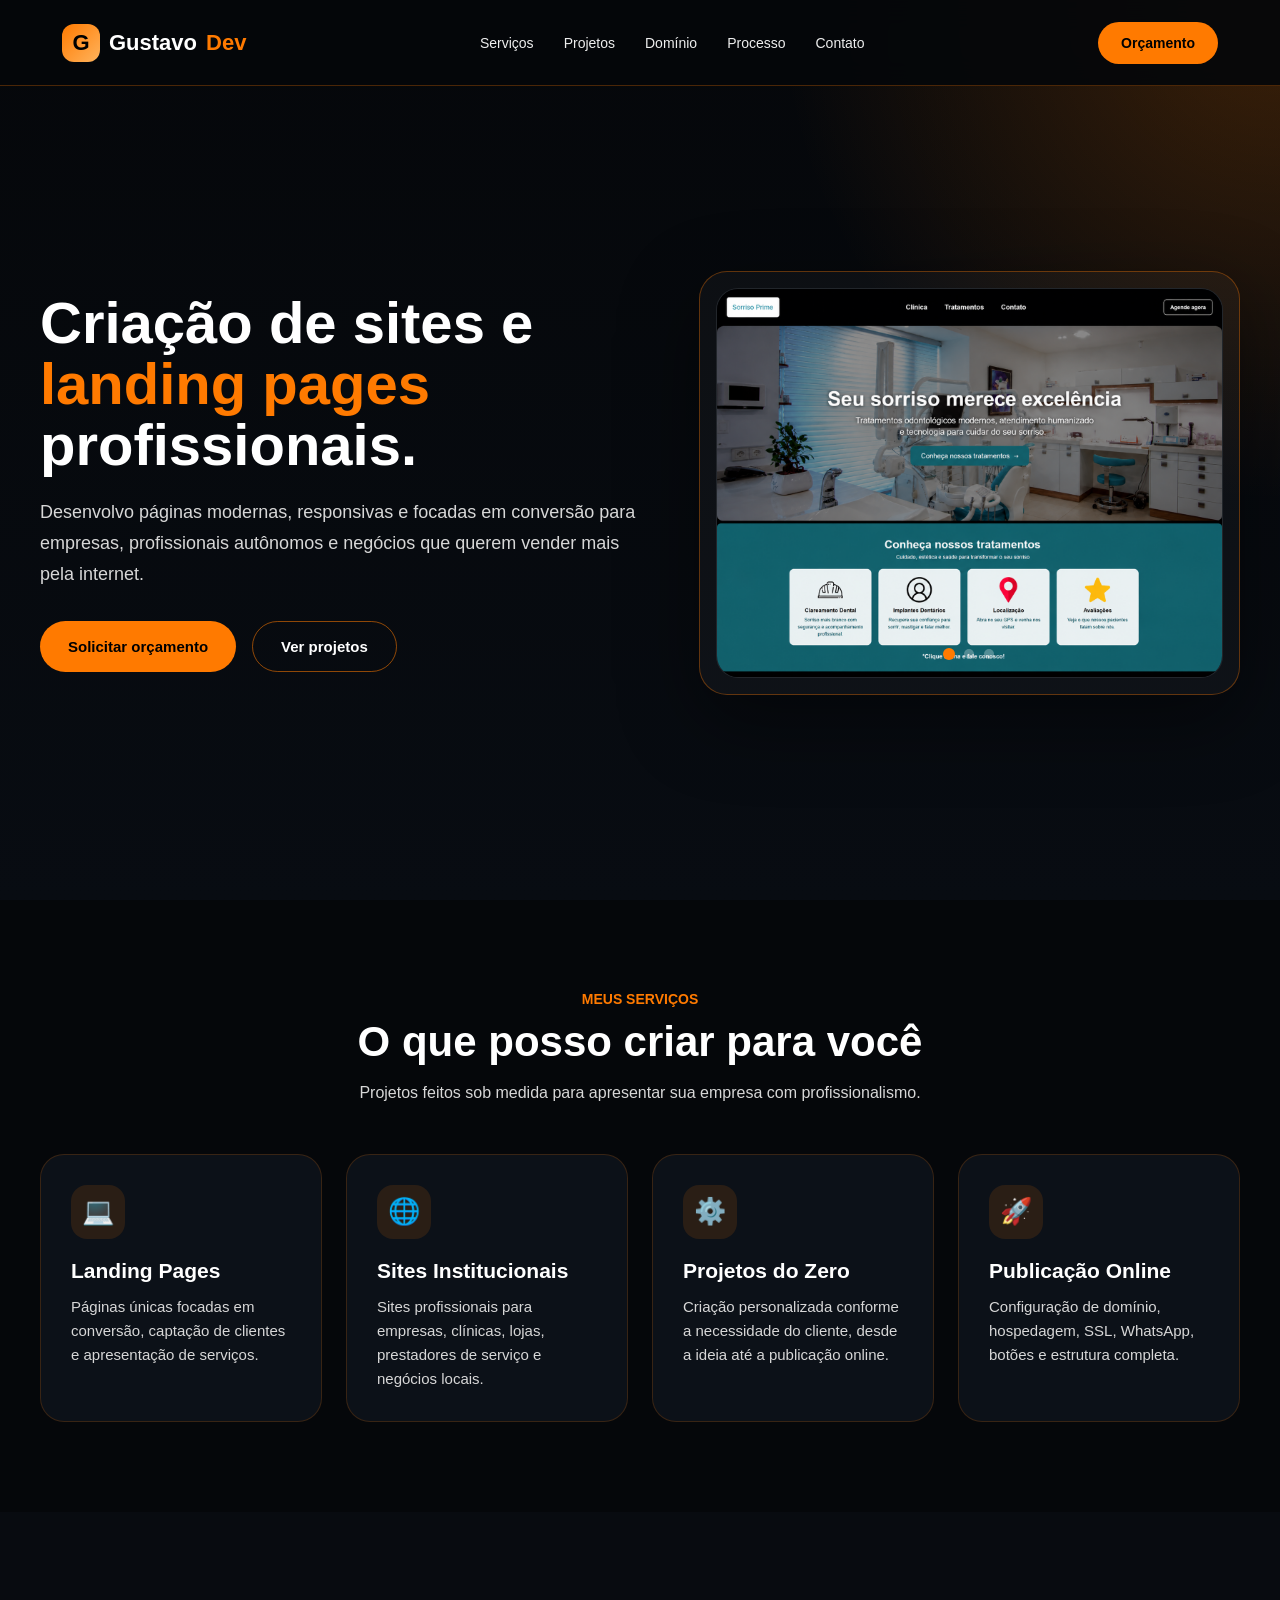
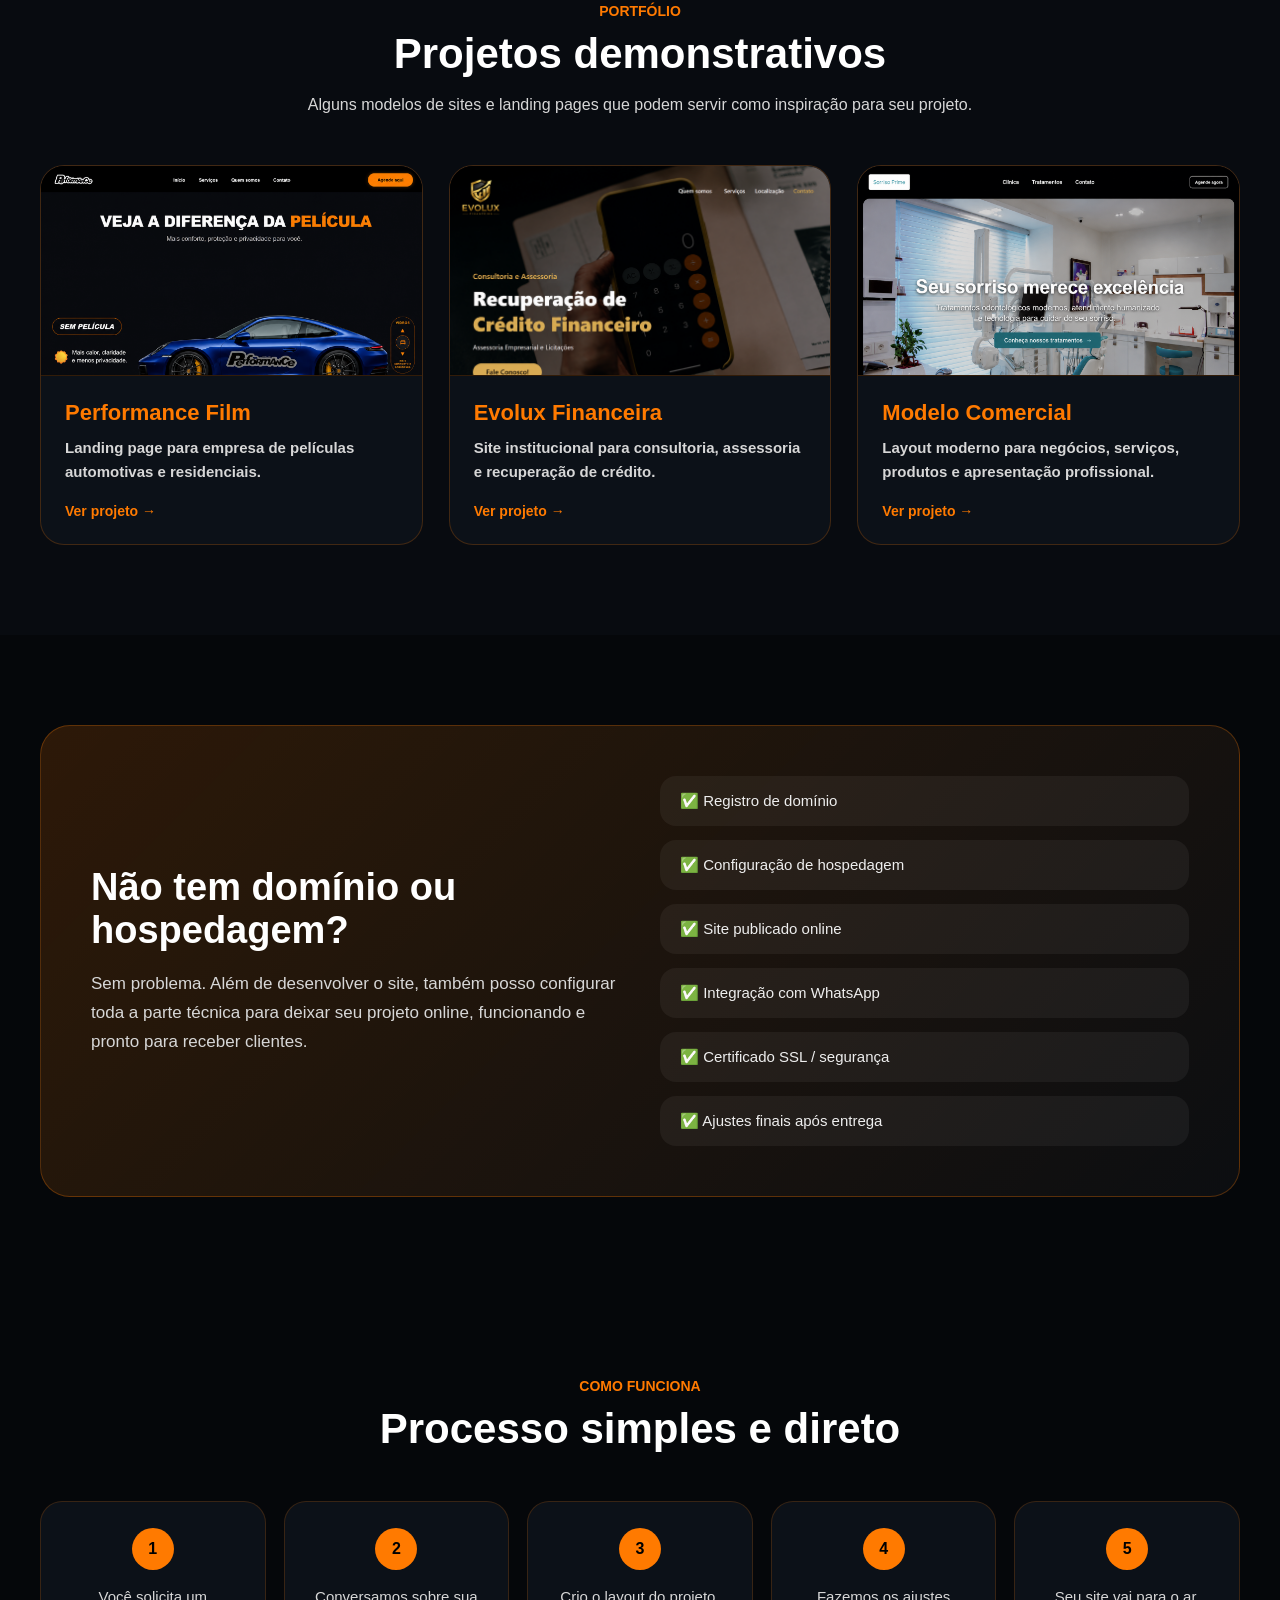
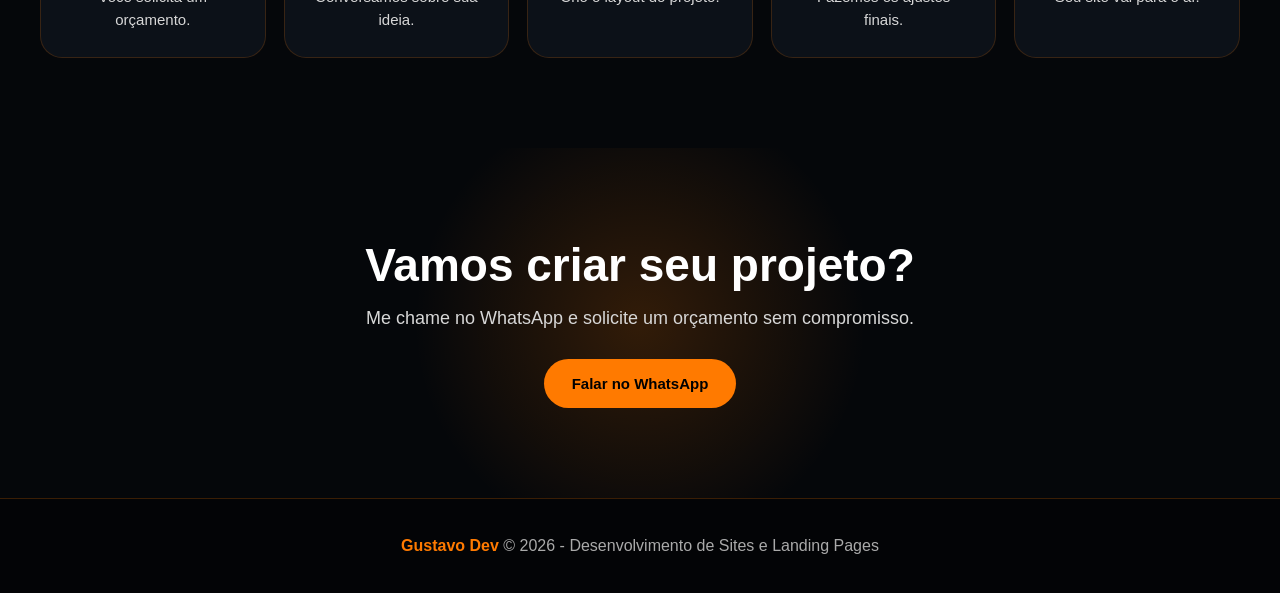
==== commit 0fec00d2: "Update index.html" ====
--- a/index.html
+++ b/index.html
@@ -2,1031 +2,984 @@
 <html lang="pt-BR">
 <head>
 <meta charset="UTF-8">
-<meta name="viewport" content="width=device-width, initial-scale=1.0, user-scalable=yes">
-<title>Performance Film | Insulfilm Premium</title>
-<style>* {
-    margin: 0;
-    padding: 0;
-    box-sizing: border-box;
-}
-
-html {
-    scroll-behavior: smooth;
-}
-
-body {
-    font-family: 'Arial', Helvetica, sans-serif;
-    background: #0a0c10;
-    color: #fff;
-    overflow-x: hidden;
-}
-
-/* FUNDO LIMPO E MODERNO */
-.bg-dark {
-    background: linear-gradient(135deg, #0b0d12 0%, #05070a 100%);
-}
-
-/* ===== NAVBAR ===== */
-.navbar {
-    width: 100%;
-    height: 90px;
-    padding: 0 60px;
-    position: fixed;
-    top: 0;
-    left: 0;
-    z-index: 1000;
-    background: rgba(0, 0, 0, 0.92);
-    backdrop-filter: blur(12px);
-    border-bottom: 1px solid rgba(255, 123, 0, 0.3);
-    display: flex;
-    align-items: center;
-}
-
-.nav-container {
-    width: 100%;
-    max-width: 1400px;
-    margin: 0 auto;
-    display: flex;
-    align-items: center;
-    justify-content: space-between;
-}
-
-.logo a {
-    display: flex;
-    align-items: center;
-}
-
-#logoMenu {
-    width: 130px;
-    display: block;
-    transition: 0.3s;
-}
-
-.menu {
-    display: flex;
-    align-items: center;
-    gap: 48px;
-    list-style: none;
-}
-
-.menu a {
-    color: #fff;
-    text-decoration: none;
-    font-size: 16px;
-    font-weight: 600;
-    transition: 0.3s;
-}
-
-.menu a:hover {
-    color: #ff7b00;
-}
-
-.nav-btn {
-    width: 160px;
-    height: 48px;
-    border-radius: 40px;
-    background: #ff7b00;
-    color: #000;
-    text-decoration: none;
-    display: flex;
-    align-items: center;
-    justify-content: center;
-    font-size: 14px;
-    font-weight: 700;
-    transition: 0.3s;
-    box-shadow: 0 0 15px rgba(255, 123, 0, 0.4);
-}
-
-.nav-btn:hover {
-    background: #ff9430;
-    transform: translateY(-2px);
-    box-shadow: 0 0 20px #ff7b00;
-}
-
-/* MOBILE */
-.mobile-actions {
-    display: none;
-}
-
-.menu-toggle {
-    width: 44px;
-    height: 44px;
-    border: none;
-    border-radius: 12px;
-    background: #ff7b00;
-    color: #000;
-    font-size: 24px;
-    cursor: pointer;
-}
-
-.mobile-menu {
-    position: fixed;
-    top: 0;
-    right: -100%;
-    width: 280px;
-    height: 100vh;
-    background: #0f1117;
-    z-index: 2000;
-    display: flex;
-    flex-direction: column;
-    align-items: center;
-    justify-content: center;
-    gap: 30px;
-    transition: 0.4s ease;
-    border-left: 2px solid #ff7b00;
-}
-
-.mobile-menu.active {
-    right: 0;
-}
-
-.mobile-menu a {
-    color: #fff;
-    text-decoration: none;
-    font-size: 20px;
-    font-weight: 600;
-}
-
-.mobile-menu a:hover {
-    color: #ff7b00;
-}
-
-.close-menu {
-    position: absolute;
-    top: 20px;
-    right: 20px;
-    background: #ff7b00;
-    border: none;
-    color: #000;
-    font-size: 24px;
-    width: 44px;
-    height: 44px;
-    border-radius: 30px;
-    cursor: pointer;
-    font-weight: bold;
-}
-
-.mobile-menu-btn {
-    width: 180px;
-    height: 48px;
-    border-radius: 40px;
-    background: #ff7b00;
-    display: flex;
-    align-items: center;
-    justify-content: center;
-    font-size: 16px;
-    font-weight: 700;
-    color: #000;
-    margin-top: 20px;
-}
-
-/* ===== DEMONSTRAÇÃO PRINCIPAL (CARRO GRANDE + BOTÃO MENOR) ===== */
-.demo-section {
-    padding: 140px 40px 50px;
-    max-width: 1600px;
-    margin: 0 auto;
-}
-
-.title {
-    text-align: center;
-    margin-bottom: 40px;
-}
-
-.title h1 {
-    font-size: 52px;
-    font-weight: 900;
-    text-transform: uppercase;
-    letter-spacing: -1px;
-}
-
-.title h1 span {
-    color: #ff7b00;
-}
-
-.title p {
-    font-size: 20px;
-    color: #ccc;
-    margin-top: 12px;
-}
-
-/* CONTAINER PRINCIPAL - LAYOUT DESKTOP */
-.demo-container {
-    display: flex;
-    align-items: center;
-    justify-content: space-between;
-    gap: 50px;
-    flex-wrap: wrap;
-    margin-bottom: 50px;
-}
-
-/* LADO ESQUERDO - INFO */
-.demo-info {
-    flex: 0.8;
-    min-width: 280px;
-}
-
-.badge {
-    display: inline-block;
-    padding: 12px 28px;
-    border: 2px solid #ff7b00;
-    border-radius: 50px;
-    font-size: 24px;
-    font-weight: 900;
-    font-style: italic;
-    margin-bottom: 25px;
-    background: rgba(0, 0, 0, 0.5);
-    backdrop-filter: blur(4px);
-}
-
-.badge.active {
-    background: #ff7b00;
-    color: #000;
-    border-color: #ff7b00;
-}
-
-.info-highlight {
-    display: flex;
-    align-items: center;
-    gap: 20px;
-    margin-top: 20px;
-}
-
-.info-icon {
-    font-size: 48px;
-    color: #ff7b00;
-}
-
-.info-text {
-    font-size: 20px;
-    line-height: 1.4;
-    font-weight: 500;
-}
-
-/* LADO DIREITO - CARRO GRANDE + BOTÃO PEQUENO AO LADO */
-.demo-car-wrapper {
-    flex: 1.8;
-    display: flex;
-    align-items: center;
-    justify-content: center;
-    gap: 20px;
-    position: relative;
-}
-
-.demo-car {
-    flex: 1;
-    text-align: center;
-}
-
-.demo-car img {
-    width: 100%;
-    max-width: 900px;
-    height: auto;
-    border-radius: 20px;
-    transition: 0.2s;
-    filter: drop-shadow(0 20px 30px rgba(0, 0, 0, 0.5));
-}
-
-/* BOTÃO DE CONTROLE MENOR - LADO DIREITO */
-.control-side {
-    display: flex;
-    flex-direction: column;
-    align-items: center;
-    justify-content: center;
-    background: rgba(0, 0, 0, 0.4);
-    backdrop-filter: blur(8px);
-    padding: 12px 12px;
-    border-radius: 40px;
-    border: 1px solid rgba(255, 123, 0, 0.4);
-}
-
-.control-label {
-    font-size: 11px;
-    font-weight: bold;
-    color: #ffaa55;
-    letter-spacing: 1px;
-    margin-bottom: 4px;
-}
-
-.arrow {
-    font-size: 18px;
-    color: #ff7b00;
-    font-weight: bold;
-    margin: 2px 0;
-}
-
-.btn-pelicula {
-    width: 48px;
-    height: 48px;
-    border-radius: 50%;
-    border: 2px solid #ff7b00;
-    background: #1a1c22;
-    cursor: pointer;
-    margin: 4px 0;
-    transition: 0.3s;
-    display: flex;
-    align-items: center;
-    justify-content: center;
-}
-
-.btn-pelicula svg {
-    width: 26px;
-    height: 26px;
-    stroke: #ff7b00;
-}
-
-.btn-pelicula:hover {
-    background: #ff7b00;
-    transform: scale(1.05);
-    box-shadow: 0 0 15px #ff7b00;
-}
-
-.btn-pelicula:hover svg {
-    stroke: #000;
-}
-
-.click-hint {
-    font-size: 9px;
-    font-weight: bold;
-    margin-top: 6px;
-    color: #ffaa55;
-    text-align: center;
-    line-height: 1.2;
-}
-
-/* BENEFÍCIOS GRID */
-.benefits-grid {
-    display: grid;
-    grid-template-columns: repeat(4, 1fr);
-    gap: 20px;
-    margin: 50px 0;
-    padding: 20px 0;
-    border-top: 1px solid rgba(255, 123, 0, 0.2);
-}
-
-.benefit-card {
-    display: flex;
-    align-items: center;
-    gap: 15px;
-    background: rgba(255, 255, 255, 0.03);
-    padding: 15px 20px;
-    border-radius: 16px;
-    border-left: 3px solid #ff7b00;
-}
-
-.benefit-icon {
-    font-size: 32px;
-    color: #ff7b00;
-}
-
-.benefit-card h3 {
-    font-size: 14px;
-    line-height: 1.3;
-    font-weight: 600;
-}
-
-/* MARCAS */
-.marcas-section {
-    background: #0a0c10;
-    padding: 70px 40px;
-    text-align: center;
-    border-top: 1px solid rgba(255, 123, 0, 0.15);
-    border-bottom: 1px solid rgba(255, 123, 0, 0.15);
-}
-
-.marcas-section h2 {
-    color: #ff7b00;
-    font-size: 32px;
-    font-style: italic;
-    margin-bottom: 50px;
-}
-
-.marcas-carrossel {
-    max-width: 1300px;
-    margin: 0 auto;
-    overflow: hidden;
-}
-
-.marcas-track {
-    display: flex;
-    gap: 15px;
-    width: max-content;
-    animation: slideMarcas 20s linear infinite;
-}
-
-.marca-card {
-    width: 200px;
-    height: 90px;
-    border: 1px solid #ff7b00;
-    border-radius: 12px;
-    background: rgba(255, 123, 0, 0.08);
-    display: flex;
-    align-items: center;
-    justify-content: center;
-    font-size: 26px;
-    font-weight: 800;
-    color: #ffaa55;
-    letter-spacing: 1px;
-}
-
-@keyframes slideMarcas {
-    from { transform: translateX(0); }
-    to { transform: translateX(-50%); }
+<meta name="viewport" content="width=device-width, initial-scale=1.0">
+<title>Gustavo Dev | Sites e Landing Pages</title>
+
+<style>
+*{
+    margin:0;
+    padding:0;
+    box-sizing:border-box;
+}
+
+html{
+    scroll-behavior:smooth;
+}
+
+body{
+    font-family:Arial, Helvetica, sans-serif;
+    background:#05070a;
+    color:#fff;
+    overflow-x:hidden;
+}
+
+a{
+    text-decoration:none;
+    color:inherit;
+}
+
+img{
+    max-width:100%;
+    display:block;
+}
+
+:root{
+    --orange:#ff7a00;
+    --orange-dark:#d95f00;
+    --dark:#05070a;
+    --card:#0c1118;
+    --text:#d7d7d7;
+}
+
+/* NAVBAR */
+
+.navbar{
+    width:100%;
+    height:86px;
+    position:fixed;
+    top:0;
+    left:0;
+    z-index:1000;
+    background:rgba(5,7,10,.92);
+    backdrop-filter:blur(14px);
+    border-bottom:1px solid rgba(255,122,0,.28);
+}
+
+.nav-container{
+    width:100%;
+    max-width:1200px;
+    height:100%;
+    margin:auto;
+    padding:0 22px;
+    display:flex;
+    align-items:center;
+    justify-content:space-between;
+}
+
+.logo{
+    display:flex;
+    align-items:center;
+    gap:9px;
+    font-size:22px;
+    font-weight:900;
+}
+
+.logo-box{
+    width:38px;
+    height:38px;
+    border-radius:12px;
+    background:linear-gradient(135deg,#ff7a00,#ffb35c);
+    color:#000;
+    display:flex;
+    align-items:center;
+    justify-content:center;
+    font-weight:900;
+}
+
+.logo span{
+    color:var(--orange);
+}
+
+.menu{
+    list-style:none;
+    display:flex;
+    align-items:center;
+    gap:30px;
+}
+
+.menu a{
+    font-size:14px;
+    color:#eee;
+    transition:.3s;
+}
+
+.menu a:hover{
+    color:var(--orange);
+}
+
+.btn-nav{
+    background:var(--orange);
+    color:#000;
+    padding:13px 23px;
+    border-radius:30px;
+    font-size:14px;
+    font-weight:800;
+    transition:.3s;
+}
+
+.btn-nav:hover{
+    background:#fff;
+}
+
+.menu-toggle{
+    display:none;
+    font-size:32px;
+    color:var(--orange);
+    cursor:pointer;
+}
+
+/* HERO */
+
+.hero{
+    min-height:100vh;
+    padding:145px 22px 80px;
+    background:
+    radial-gradient(circle at top right,rgba(255,122,0,.22),transparent 32%),
+    linear-gradient(180deg,#05070a,#080c12);
+    display:flex;
+    align-items:center;
+}
+
+.hero-container{
+    width:100%;
+    max-width:1200px;
+    margin:auto;
+    display:grid;
+    grid-template-columns:1.05fr .95fr;
+    align-items:center;
+    gap:60px;
+}
+
+.hero-text h1{
+    font-size:58px;
+    line-height:1.05;
+    margin-bottom:22px;
+}
+
+.hero-text h1 span{
+    color:var(--orange);
+}
+
+.hero-text p{
+    max-width:600px;
+    color:var(--text);
+    font-size:18px;
+    line-height:1.7;
+    margin-bottom:32px;
+}
+
+.hero-buttons{
+    display:flex;
+    gap:16px;
+    flex-wrap:wrap;
+}
+
+.btn-primary,
+.btn-secondary{
+    display:inline-flex;
+    align-items:center;
+    justify-content:center;
+    padding:16px 28px;
+    border-radius:35px;
+    font-weight:800;
+    font-size:15px;
+    transition:.3s;
+}
+
+.btn-primary{
+    background:var(--orange);
+    color:#000;
+}
+
+.btn-primary:hover{
+    background:#fff;
+}
+
+.btn-secondary{
+    border:1px solid rgba(255,122,0,.55);
+    color:#fff;
+}
+
+.btn-secondary:hover{
+    background:var(--orange);
+    color:#000;
+}
+
+/* HERO SLIDER */
+
+.hero-card{
+    background:rgba(255,255,255,.03);
+    border:1px solid rgba(255,122,0,.35);
+    border-radius:28px;
+    padding:16px;
+    box-shadow:0 25px 80px rgba(0,0,0,.45);
+}
+
+.mockup-slider{
+    width:100%;
+    height:390px;
+    border-radius:22px;
+    position:relative;
+    overflow:hidden;
+    background:#090d13;
+    border:1px solid rgba(255,255,255,.10);
+}
+
+.mockup-slide{
+    position:absolute;
+    inset:0;
+    opacity:0;
+    transition:opacity .8s ease-in-out;
+}
+
+.mockup-slide.active{
+    opacity:1;
+}
+
+.mockup-slide img{
+    width:100%;
+    height:100%;
+    object-fit:cover;
+    object-position:top center;
+}
+
+.slider-dots{
+    position:absolute;
+    bottom:18px;
+    left:50%;
+    transform:translateX(-50%);
+    display:flex;
+    gap:10px;
+    z-index:20;
+}
+
+.dot{
+    width:10px;
+    height:10px;
+    border-radius:50%;
+    background:rgba(255,255,255,.28);
+    transition:.3s;
+}
+
+.dot.active{
+    background:var(--orange);
+    transform:scale(1.2);
+}
+
+/* PADRÃO SECTIONS */
+
+section{
+    padding:90px 22px;
+}
+
+.container{
+    width:100%;
+    max-width:1200px;
+    margin:auto;
+}
+
+.section-title{
+    text-align:center;
+    margin-bottom:48px;
+}
+
+.section-title span{
+    color:var(--orange);
+    font-weight:900;
+    font-size:14px;
+}
+
+.section-title h2{
+    font-size:42px;
+    margin-top:10px;
+}
+
+.section-title p{
+    color:var(--text);
+    margin-top:14px;
+    font-size:16px;
+    line-height:1.6;
 }
 
 /* SERVIÇOS */
-.servicos-hero {
-    padding: 100px 40px 60px;
-    text-align: center;
-}
-
-.servicos-hero h1 {
-    font-size: 56px;
-    font-weight: 900;
-    text-transform: uppercase;
-}
-
-.servicos-hero h1 span {
-    color: #ff7b00;
-}
-
-.servicos-hero p {
-    font-size: 18px;
-    color: #ccc;
-    margin-top: 12px;
-}
-
-.tratamentos {
-    padding: 0 40px 60px;
-}
-
-.servicos-img-box {
-    max-width: 1300px;
-    margin: 0 auto;
-    border-radius: 24px;
-    overflow: hidden;
-    border: 1px solid rgba(255, 123, 0, 0.3);
-}
-
-.servicos-img-box img {
-    width: 100%;
-    display: block;
-}
-
-.antes-depois {
-    display: grid;
-    grid-template-columns: 1fr 1fr;
-    gap: 50px;
-    align-items: center;
-    padding: 70px 40px;
-    max-width: 1300px;
-    margin: 0 auto;
-}
-
-.antes-img img {
-    width: 100%;
-    border-radius: 20px;
-    border: 1px solid #ff7b00;
-}
-
-.antes-texto span {
-    color: #ff7b00;
-    font-size: 14px;
-    font-weight: 700;
-    letter-spacing: 2px;
-    text-transform: uppercase;
-}
-
-.antes-texto h2 {
-    font-size: 42px;
-    margin: 20px 0;
-    line-height: 1.2;
-}
-
-.antes-texto p {
-    font-size: 16px;
-    line-height: 1.7;
-    color: #bbb;
-    margin-bottom: 30px;
-}
-
-.btn-whats {
-    width: 220px;
-    height: 52px;
-    background: #ff7b00;
-    color: #000;
-    text-decoration: none;
-    display: flex;
-    align-items: center;
-    justify-content: center;
-    border-radius: 40px;
-    font-weight: 700;
-    transition: 0.3s;
-    box-shadow: 0 0 12px rgba(255, 123, 0, 0.5);
-}
-
-.btn-whats:hover {
-    background: #ff9430;
-    transform: translateY(-2px);
-}
-
-/* QUEM SOMOS */
-.quem-somos-section {
-    display: grid;
-    grid-template-columns: 1fr 1fr;
-    background: #0b0d12;
-}
-
-.quem-img img {
-    width: 100%;
-    height: 100%;
-    object-fit: cover;
-    min-height: 450px;
-}
-
-.quem-content {
-    padding: 70px 60px;
-}
-
-.quem-content h2 {
-    font-size: 44px;
-    color: #ff7b00;
-    margin-bottom: 30px;
-}
-
-.quem-content p {
-    font-size: 16px;
-    line-height: 1.8;
-    color: #ddd;
-    margin-bottom: 20px;
-}
-
-.quem-content a {
-    width: 220px;
-    height: 52px;
-    background: #ff7b00;
-    color: #000;
-    text-decoration: none;
-    display: flex;
-    align-items: center;
-    justify-content: center;
-    border-radius: 40px;
-    font-weight: 700;
-    margin-top: 20px;
-    transition: 0.3s;
-}
-
-.quem-content a:hover {
-    background: #ff9430;
+
+.services-grid{
+    display:grid;
+    grid-template-columns:repeat(4,1fr);
+    gap:24px;
+}
+
+.service-card{
+    background:var(--card);
+    border:1px solid rgba(255,122,0,.18);
+    padding:30px;
+    border-radius:24px;
+    transition:.3s;
+}
+
+.service-card:hover{
+    transform:translateY(-8px);
+    border-color:var(--orange);
+}
+
+.icon{
+    width:54px;
+    height:54px;
+    background:rgba(255,122,0,.12);
+    border-radius:16px;
+    display:flex;
+    align-items:center;
+    justify-content:center;
+    font-size:26px;
+    margin-bottom:20px;
+}
+
+.service-card h3{
+    font-size:21px;
+    margin-bottom:12px;
+}
+
+.service-card p{
+    color:var(--text);
+    line-height:1.6;
+    font-size:15px;
+}
+
+/* PORTFÓLIO */
+
+.portfolio{
+    background:#080b10;
+}
+
+.projects-grid{
+    display:grid;
+    grid-template-columns:repeat(3,1fr);
+    gap:26px;
+}
+
+.project-card{
+    background:var(--card);
+    border-radius:24px;
+    overflow:hidden;
+    border:1px solid rgba(255,122,0,.22);
+    transition:.3s;
+}
+
+.project-card:hover{
+    transform:translateY(-8px);
+    border-color:var(--orange);
+}
+
+.project-img{
+    width:100%;
+    height:210px;
+    background:#05070a;
+    overflow:hidden;
+    border-bottom:1px solid rgba(255,122,0,.18);
+}
+
+.project-img img{
+    width:100%;
+    height:100%;
+    object-fit:cover;
+    object-position:top center;
+    transition:.4s;
+}
+
+.project-card:hover .project-img img{
+    transform:scale(1.06);
+}
+
+.project-content{
+    padding:24px;
+}
+
+.project-content h3{
+    font-size:22px;
+    margin-bottom:10px;
+}
+
+.project-content p{
+    color:var(--text);
+    line-height:1.6;
+    font-size:15px;
+    margin-bottom:18px;
+}
+
+.project-content a{
+    color:var(--orange);
+    font-weight:900;
+    font-size:14px;
+}
+
+/* DOMÍNIO */
+
+.domain-box{
+    background:linear-gradient(135deg,rgba(255,122,0,.16),rgba(255,255,255,.03));
+    border:1px solid rgba(255,122,0,.28);
+    border-radius:30px;
+    padding:50px;
+    display:grid;
+    grid-template-columns:1fr 1fr;
+    gap:40px;
+    align-items:center;
+}
+
+.domain-box h2{
+    font-size:38px;
+    margin-bottom:18px;
+}
+
+.domain-box p{
+    color:var(--text);
+    line-height:1.7;
+    font-size:17px;
+}
+
+.domain-list{
+    display:grid;
+    gap:14px;
+}
+
+.domain-list div{
+    background:rgba(255,255,255,.05);
+    padding:16px 20px;
+    border-radius:16px;
+    color:#eee;
+    font-size:15px;
+}
+
+/* PROCESSO */
+
+.process-grid{
+    display:grid;
+    grid-template-columns:repeat(5,1fr);
+    gap:18px;
+}
+
+.process-card{
+    background:var(--card);
+    border:1px solid rgba(255,122,0,.18);
+    padding:26px;
+    border-radius:22px;
+    text-align:center;
+}
+
+.process-card strong{
+    width:42px;
+    height:42px;
+    border-radius:50%;
+    background:var(--orange);
+    color:#000;
+    display:flex;
+    align-items:center;
+    justify-content:center;
+    margin:0 auto 16px;
+}
+
+.process-card p{
+    color:var(--text);
+    line-height:1.5;
+    font-size:15px;
+}
+
+/* CTA */
+
+.cta{
+    text-align:center;
+    background:
+    radial-gradient(circle at center,rgba(255,122,0,.18),transparent 34%),
+    #05070a;
+}
+
+.cta h2{
+    font-size:46px;
+    margin-bottom:16px;
+}
+
+.cta p{
+    color:var(--text);
+    font-size:18px;
+    margin-bottom:30px;
 }
 
 /* FOOTER */
-.footer {
-    background: #07090e;
-    padding: 60px 40px 40px;
-    border-top: 1px solid rgba(255, 123, 0, 0.2);
-}
-
-.footer-container {
-    max-width: 1200px;
-    margin: 0 auto;
-    display: grid;
-    grid-template-columns: 1fr 1fr;
-    gap: 80px;
-}
-
-.footer-left h2 {
-    color: #ff7b00;
-    font-size: 48px;
-    margin-bottom: 25px;
-}
-
-.footer-btn {
-    display: inline-flex;
-    align-items: center;
-    justify-content: center;
-    width: 160px;
-    height: 46px;
-    border: 2px solid #ff7b00;
-    border-radius: 40px;
-    color: #ff7b00;
-    text-decoration: none;
-    font-weight: 600;
-    transition: 0.3s;
-}
-
-.footer-btn:hover {
-    background: #ff7b00;
-    color: #000;
-}
-
-.footer-info h3 {
-    color: #ff7b00;
-    font-size: 18px;
-    margin-bottom: 12px;
-}
-
-.footer-info p {
-    font-size: 14px;
-    color: #bbb;
-    line-height: 1.6;
-}
-
-.social {
-    display: flex;
-    gap: 15px;
-    margin-top: 10px;
-}
-
-.social a {
-    width: 44px;
-    height: 44px;
-    border: 1px solid #ff7b00;
-    border-radius: 50%;
-    display: flex;
-    align-items: center;
-    justify-content: center;
-    color: #ff7b00;
-    text-decoration: none;
-    font-size: 18px;
-    font-weight: bold;
-    transition: 0.3s;
-}
-
-.social a:hover {
-    background: #ff7b00;
-    color: #000;
-}
-
-.back-top {
-    position: fixed;
-    right: 30px;
-    bottom: 30px;
-    width: 48px;
-    height: 48px;
-    border-radius: 50%;
-    background: #ff7b00;
-    color: #000;
-    border: none;
-    font-size: 24px;
-    cursor: pointer;
-    box-shadow: 0 0 12px #ff7b00;
-    transition: 0.3s;
-    z-index: 99;
-}
-
-.back-top:hover {
-    transform: translateY(-4px);
-    background: #ff9430;
-}
-
-.direitos {
-    text-align: center;
-    margin-top: 50px;
-    font-size: 12px;
-    color: #666;
-}
-
-/* RESPONSIVO (MOBILE) */
-@media (max-width: 900px) {
-    .navbar {
-        padding: 0 20px;
-        height: 75px;
-    }
-
-    .menu, .nav-btn {
-        display: none;
-    }
-
-    .mobile-actions {
-        display: block;
-    }
-
-    .demo-section {
-        padding: 110px 20px 30px;
-    }
-
-    .title h1 {
-        font-size: 32px;
-    }
-
-    .demo-container {
-        flex-direction: column;
-        gap: 30px;
-    }
-
-    .demo-car-wrapper {
-        flex-direction: column;
-        width: 100%;
-        gap: 20px;
-    }
-
-    .demo-car img {
-        max-width: 100%;
-    }
-
-    .control-side {
-        flex-direction: row;
-        gap: 15px;
-        padding: 10px 20px;
-        border-radius: 60px;
-        width: auto;
-        margin-top: 10px;
-    }
-
-    .control-side .arrow {
-        font-size: 20px;
-    }
-
-    .btn-pelicula {
-        width: 50px;
-        height: 50px;
-    }
-
-    .btn-pelicula svg {
-        width: 28px;
-        height: 28px;
-    }
-
-    .click-hint {
-        font-size: 10px;
-    }
-
-    .benefits-grid {
-        grid-template-columns: 1fr 1fr;
-        gap: 12px;
-    }
-
-    .benefit-card {
-        padding: 12px;
-    }
-
-    .benefit-card h3 {
-        font-size: 11px;
-    }
-
-    .marca-card {
-        width: 140px;
-        height: 70px;
-        font-size: 18px;
-    }
-
-    .servicos-hero h1 {
-        font-size: 36px;
-    }
-
-    .antes-depois {
-        grid-template-columns: 1fr;
-        padding: 40px 20px;
-    }
-
-    .antes-texto h2 {
-        font-size: 28px;
-    }
-
-    .quem-somos-section {
-        grid-template-columns: 1fr;
-    }
-
-    .quem-content {
-        padding: 40px 25px;
-    }
-
-    .quem-content h2 {
-        font-size: 32px;
-    }
-
-    .footer-container {
-        grid-template-columns: 1fr;
-        gap: 40px;
-    }
-
-    .footer-left h2 {
-        font-size: 36px;
+
+.footer{
+    padding:38px 22px;
+    background:#030406;
+    border-top:1px solid rgba(255,122,0,.22);
+    text-align:center;
+    color:#aaa;
+}
+
+.footer strong{
+    color:var(--orange);
+}
+
+/* RESPONSIVO */
+
+@media(max-width:1100px){
+    .hero-container{
+        grid-template-columns:1fr;
+        gap:45px;
+    }
+
+    .hero-text{
+        text-align:center;
+    }
+
+    .hero-text p{
+        margin-left:auto;
+        margin-right:auto;
+    }
+
+    .hero-buttons{
+        justify-content:center;
+    }
+
+    .services-grid{
+        grid-template-columns:repeat(2,1fr);
+    }
+
+    .projects-grid{
+        grid-template-columns:repeat(2,1fr);
+    }
+
+    .process-grid{
+        grid-template-columns:repeat(3,1fr);
+    }
+}
+
+@media(max-width:850px){
+    .navbar{
+        height:74px;
+    }
+
+    .menu-toggle{
+        display:block;
+    }
+
+    .btn-nav{
+        display:none;
+    }
+
+    .menu{
+        position:absolute;
+        top:74px;
+        left:0;
+        width:100%;
+        background:#05070a;
+        border-bottom:1px solid rgba(255,122,0,.28);
+        display:none;
+        flex-direction:column;
+        padding:25px 22px;
+        gap:22px;
+    }
+
+    .menu.active{
+        display:flex;
+    }
+
+    .hero{
+        padding-top:115px;
+        min-height:auto;
+    }
+
+    .hero-text h1{
+        font-size:40px;
+    }
+
+    .hero-text p{
+        font-size:16px;
+    }
+
+    .mockup-slider{
+        height:320px;
+    }
+
+    .domain-box{
+        grid-template-columns:1fr;
+        padding:32px;
+    }
+
+    .domain-box h2,
+    .section-title h2{
+        font-size:32px;
+    }
+
+    .cta h2{
+        font-size:34px;
+    }
+}
+
+@media(max-width:620px){
+    .logo{
+        font-size:19px;
+    }
+
+    .logo-box{
+        width:35px;
+        height:35px;
+    }
+
+    .hero-text h1{
+        font-size:34px;
+    }
+
+    .hero-buttons{
+        flex-direction:column;
+    }
+
+    .btn-primary,
+    .btn-secondary{
+        width:100%;
+    }
+
+    .services-grid,
+    .projects-grid,
+    .process-grid{
+        grid-template-columns:1fr;
+    }
+
+    .mockup-slider{
+        height:260px;
+    }
+
+    section{
+        padding:70px 18px;
+    }
+
+    .project-img{
+        height:190px;
+    }
+}
+
+@media(max-width:420px){
+    .hero-text h1{
+        font-size:30px;
+    }
+
+    .section-title h2,
+    .domain-box h2{
+        font-size:28px;
+    }
+
+    .mockup-slider{
+        height:220px;
+    }
+
+    .project-img{
+        height:170px;
     }
 }
 </style>
 </head>
+
 <body>
 
 <header class="navbar">
     <div class="nav-container">
-        <div class="logo">
-            <a href="#inicio">
-                <img src="img/logo.webp" alt="Performance Film" id="logoMenu">
-            </a>
-        </div>
-        <nav class="menu">
-            <a href="#inicio">Início</a>
-            <a href="#servicos">Serviços</a>
-            <a href="#quem-somos">Quem somos</a>
-            <a href="https://www.google.com/search?q=performancefilm" target="_blank">Google</a>
-        </nav>
-        <a href="https://wa.me/5547997327311" class="nav-btn">Agende aqui</a>
-        <div class="mobile-actions">
-            <button id="menuToggle" class="menu-toggle">☰</button>
-        </div>
+
+        <a href="#inicio" class="logo">
+            <div class="logo-box">G</div>
+            Gustavo <span>Dev</span>
+        </a>
+
+        <ul class="menu" id="menu">
+            <li><a href="#servicos">Serviços</a></li>
+            <li><a href="#portfolio">Projetos</a></li>
+            <li><a href="#dominio">Domínio</a></li>
+            <li><a href="#processo">Processo</a></li>
+            <li><a href="#contato">Contato</a></li>
+        </ul>
+
+        <a class="btn-nav" href="https://wa.me/5547997327311?text=Ol%C3%A1%21%20Quero%20solicitar%20um%20or%C3%A7amento%20para%20site%20ou%20landing%20page." target="_blank">
+            Orçamento
+        </a>
+
+        <div class="menu-toggle" id="menuToggle">☰</div>
+
     </div>
 </header>
 
-<div class="mobile-menu" id="mobileMenu">
-    <button class="close-menu" id="closeMenu">✕</button>
-    <a href="#inicio">Início</a>
-    <a href="#servicos">Serviços</a>
-    <a href="#quem-somos">Quem somos</a>
-    <a href="https://www.google.com/search?q=performancefilm" target="_blank">Google</a>
-    <a href="https://wa.me/5547997327311" class="mobile-menu-btn">Agende aqui</a>
-</div>
-
-<!-- SEÇÃO PRINCIPAL DEMONSTRAÇÃO -->
-<section class="demo-section" id="inicio">
-    <div class="title">
-        <h1>Veja a diferença da <span>película</span></h1>
-        <p>Mais conforto, proteção e privacidade para você.</p>
-    </div>
-
-    <div class="demo-container">
-        <div class="demo-info">
-            <div class="badge" id="badgeTexto">SEM PELÍCULA</div>
-            <div class="info-highlight">
-                <div class="info-icon" id="iconeInfo">☀️</div>
-                <div class="info-text" id="textoInfo">Mais calor, claridade<br>e menos privacidade.</div>
+<main>
+
+<section class="hero" id="inicio">
+    <div class="hero-container">
+
+        <div class="hero-text">
+            <h1>Criação de sites e <span>landing pages</span> profissionais.</h1>
+
+            <p>
+                Desenvolvo páginas modernas, responsivas e focadas em conversão para empresas,
+                profissionais autônomos e negócios que querem vender mais pela internet.
+            </p>
+
+            <div class="hero-buttons">
+                <a href="https://wa.me/5547997327311?text=Ol%C3%A1%21%20Tenho%20interesse%20em%20criar%20um%20site%20ou%20landing%20page." target="_blank" class="btn-primary">
+                    Solicitar orçamento
+                </a>
+
+                <a href="#portfolio" class="btn-secondary">
+                    Ver projetos
+                </a>
             </div>
         </div>
 
-        <div class="demo-car-wrapper">
-            <div class="demo-car">
-                <img src="img/car-normal.png" alt="Carro Performance Film" id="carroImg">
-            </div>
-            <div class="control-side">
-                <span class="control-label">VIDROS</span>
-                <div class="arrow">▲</div>
-                <button class="btn-pelicula" id="btnPelicula">
-                    <svg viewBox="0 0 24 24" fill="none" stroke="currentColor" stroke-width="2">
-                        <path d="M4 17V9.5L9 6h7l4 4v7z"/>
-                        <path d="M4 17h16"/>
-                        <path d="M8 9h8l3 3"/>
-                    </svg>
-                </button>
-                <div class="arrow">▼</div>
-                <div class="click-hint">CLIQUE E<br>DESCUBRA A<br>DIFERENÇA</div>
+        <div class="hero-card">
+            <div class="mockup-slider">
+
+                <div class="mockup-slide active">
+                    <img src="img/rascunho.png" alt="Projeto demonstrativo 1">
+                </div>
+
+                <div class="mockup-slide">
+                    <img src="img/evolux.png" alt="Projeto demonstrativo 2">
+                </div>
+
+                <div class="mockup-slide">
+                    <img src="img/performance.png" alt="Projeto demonstrativo 3">
+                </div>
+
+                <div class="slider-dots">
+                    <span class="dot active"></span>
+                    <span class="dot"></span>
+                    <span class="dot"></span>
+                </div>
+
             </div>
         </div>
-    </div>
-
-    <div class="benefits-grid">
-        <div class="benefit-card"><div class="benefit-icon">☀️</div><h3>BLOQUEIO DE<br>RAIOS UV</h3></div>
-        <div class="benefit-card"><div class="benefit-icon">🔥</div><h3>MAIS CONFORTO<br>TÉRMICO</h3></div>
-        <div class="benefit-card"><div class="benefit-icon">🔒</div><h3>MAIS PRIVACIDADE<br>E SEGURANÇA</h3></div>
-        <div class="benefit-card"><div class="benefit-icon">✨</div><h3>VISUAL MODERNO<br>E SOFISTICADO</h3></div>
+
     </div>
 </section>
 
-<!-- SERVIÇOS -->
 <section id="servicos">
-    <div class="servicos-hero">
-        <h1>Nossos <span>Serviços</span></h1>
-        <p>Películas automotivas e residenciais com qualidade premium</p>
-    </div>
-    <div class="tratamentos">
-        <div class="servicos-img-box">
-            <img src="img/servicos-performance.png" alt="Serviços Performance Film">
+    <div class="container">
+
+        <div class="section-title">
+            <span>MEUS SERVIÇOS</span>
+            <h2>O que posso criar para você</h2>
+            <p>Projetos feitos sob medida para apresentar sua empresa com profissionalismo.</p>
         </div>
-    </div>
-    <div class="antes-depois">
-        <div class="antes-img">
-            <img src="img/antes-depois.png" alt="Antes e Depois">
+
+        <div class="services-grid">
+
+            <div class="service-card">
+                <div class="icon">💻</div>
+                <h3>Landing Pages</h3>
+                <p>Páginas únicas focadas em conversão, captação de clientes e apresentação de serviços.</p>
+            </div>
+
+            <div class="service-card">
+                <div class="icon">🌐</div>
+                <h3>Sites Institucionais</h3>
+                <p>Sites profissionais para empresas, clínicas, lojas, prestadores de serviço e negócios locais.</p>
+            </div>
+
+            <div class="service-card">
+                <div class="icon">⚙️</div>
+                <h3>Projetos do Zero</h3>
+                <p>Criação personalizada conforme a necessidade do cliente, desde a ideia até a publicação online.</p>
+            </div>
+
+            <div class="service-card">
+                <div class="icon">🚀</div>
+                <h3>Publicação Online</h3>
+                <p>Configuração de domínio, hospedagem, SSL, WhatsApp, botões e estrutura completa.</p>
+            </div>
+
         </div>
-        <div class="antes-texto">
-            <span>ANTES E DEPOIS</span>
-            <h2>Veja a diferença que a película faz</h2>
-            <p>Mais conforto térmico, bloqueio de raios UV, privacidade e visual moderno. A Performance Film transforma seu veículo com acabamento profissional.</p>
-            <a href="https://wa.me/5547997327311" class="btn-whats">Agendar Avaliação →</a>
-        </div>
+
     </div>
 </section>
 
-<!-- QUEM SOMOS -->
-<section class="quem-somos-section" id="quem-somos">
-    <div class="quem-img">
-        <img src="img/fachada.png" alt="Fachada Performance Film">
-    </div>
-    <div class="quem-content">
-        <h2>Performance Film<br>conheça-nos</h2>
-        <p>Somos especialistas em películas automotivas e residenciais, oferecendo soluções modernas para quem busca mais conforto, privacidade e proteção no dia a dia.</p>
-        <p>Trabalhamos com atenção aos detalhes, acabamento profissional e produtos de qualidade para garantir um resultado elegante, seguro e duradouro.</p>
-        <p>Nosso compromisso é transformar veículos e ambientes com tecnologia, estética e proteção.</p>
-        <a href="https://wa.me/5547997327311">Solicitar orçamento →</a>
+<section class="portfolio" id="portfolio">
+    <div class="container">
+
+        <div class="section-title">
+            <span>PORTFÓLIO</span>
+            <h2>Projetos demonstrativos</h2>
+            <p>Alguns modelos de sites e landing pages que podem servir como inspiração para seu projeto.</p>
+        </div>
+
+        <div class="projects-grid">
+    
+            <div class="project-card">
+<a href="https://polite-salamander-647efb.netlify.app/">
+                <div class="project-img">
+                    <img src="img/mine-performance.png" alt="Performance Film">
+                </div>
+                <div class="project-content">
+                    <h3>Performance Film</h3>
+                    <p>Landing page para empresa de películas automotivas e residenciais.</p>
+                    Ver projeto →</a>
+                </div>
+
+        </div>
+
+            <div class="project-card">
+                <div class="project-img">
+                    <img src="img/mine-evolux.png" alt="Evolux Financeira">
+                </div>
+
+
+                <div class="project-content">
+                    <a href="http://evoluxempresarial.com.br/" target="_blank">
+                    <h3>Evolux Financeira</h3>
+                    <p>Site institucional para consultoria, assessoria e recuperação de crédito.</p>Ver projeto →</a>
+                </div>
+            </div>
+
+            <div class="project-card">
+                <div class="project-img">
+                    <img src="img/mine-rascunho.png" alt="Modelo Comercial">
+                </div>
+                <div class="project-content">
+                <a href="https://verdant-begonia-4f9c75.netlify.app/" target="_blank">    
+                    <h3>Modelo Comercial</h3>
+                    <p>Layout moderno para negócios, serviços, produtos e apresentação profissional.</p>
+                    Ver projeto →</a>
+                </div>
+            </div>
+
+        </div>
+
     </div>
 </section>
 
-<!-- MARCAS PARCEIRAS -->
-<section class="marcas-section">
-    <h2>Marcas parceiras</h2>
-    <div class="marcas-carrossel">
-        <div class="marcas-track">
-            <div class="marca-card">3M</div><div class="marca-card">LLumar</div><div class="marca-card">SunTek</div>
-            <div class="marca-card">Insulfilm</div><div class="marca-card">SolarGard</div><div class="marca-card">Performance</div>
-            <div class="marca-card">3M</div><div class="marca-card">LLumar</div><div class="marca-card">SunTek</div>
-            <div class="marca-card">Insulfilm</div><div class="marca-card">SolarGard</div><div class="marca-card">Performance</div>
+<section id="dominio">
+    <div class="container">
+
+        <div class="domain-box">
+
+            <div>
+                <h2>Não tem domínio ou hospedagem?</h2>
+                <p>
+                    Sem problema. Além de desenvolver o site, também posso configurar toda a parte técnica
+                    para deixar seu projeto online, funcionando e pronto para receber clientes.
+                </p>
+            </div>
+
+            <div class="domain-list">
+                <div>✅ Registro de domínio</div>
+                <div>✅ Configuração de hospedagem</div>
+                <div>✅ Site publicado online</div>
+                <div>✅ Integração com WhatsApp</div>
+                <div>✅ Certificado SSL / segurança</div>
+                <div>✅ Ajustes finais após entrega</div>
+            </div>
+
         </div>
+
     </div>
 </section>
 
-<!-- FOOTER -->
+<section id="processo">
+    <div class="container">
+
+        <div class="section-title">
+            <span>COMO FUNCIONA</span>
+            <h2>Processo simples e direto</h2>
+        </div>
+
+        <div class="process-grid">
+
+            <div class="process-card">
+                <strong>1</strong>
+                <p>Você solicita um orçamento.</p>
+            </div>
+
+            <div class="process-card">
+                <strong>2</strong>
+                <p>Conversamos sobre sua ideia.</p>
+            </div>
+
+            <div class="process-card">
+                <strong>3</strong>
+                <p>Crio o layout do projeto.</p>
+            </div>
+
+            <div class="process-card">
+                <strong>4</strong>
+                <p>Fazemos os ajustes finais.</p>
+            </div>
+
+            <div class="process-card">
+                <strong>5</strong>
+                <p>Seu site vai para o ar.</p>
+            </div>
+
+        </div>
+
+    </div>
+</section>
+
+<section class="cta" id="contato">
+    <div class="container">
+
+        <h2>Vamos criar seu projeto?</h2>
+        <p>Me chame no WhatsApp e solicite um orçamento sem compromisso.</p>
+
+        <a href="https://wa.me/5547997327311?text=Ol%C3%A1%21%20Quero%20fazer%20um%20or%C3%A7amento%20para%20cria%C3%A7%C3%A3o%20de%20site%20ou%20landing%20page." target="_blank" class="btn-primary">
+            Falar no WhatsApp
+        </a>
+
+    </div>
+</section>
+
+</main>
+
 <footer class="footer">
-    <div class="footer-container">
-        <div class="footer-left">
-            <h2>Performance<br>Film</h2>
-            <a href="https://wa.me/5547997327311" class="footer-btn">Contato</a>
-        </div>
-        <div class="footer-right">
-            <div class="footer-info">
-                <h3>Contato</h3>
-                <p>(47) 99732-7311 (WhatsApp)</p>
-                <p>contato@performancefilm.com.br</p>
-            </div>
-            <div class="footer-info">
-                <h3>Endereço</h3>
-                <p>R. 2550, n°1143 - Centro</p>
-                <p>Balneário Camboriú - SC</p>
-            </div>
-            <div class="footer-info">
-                <h3>Siga-nos</h3>
-                <div class="social">
-                    <a href="#">G</a><a href="#">◎</a><a href="#">f</a>
-                </div>
-            </div>
-        </div>
-    </div>
-    <p class="direitos">© todos os direitos reservados - Performance Film</p>
+    <p><strong>Gustavo Dev</strong> © 2026 - Desenvolvimento de Sites e Landing Pages</p>
 </footer>
 
-<button class="back-top" onclick="window.scrollTo({top:0,behavior:'smooth'})">↑</button>
-
 <script>
-    // PELÍCULA TOGGLE
-    let comPelicula = false;
-    let intervaloAuto;
-    const carro = document.getElementById('carroImg');
-    const badge = document.getElementById('badgeTexto');
-    const textoInfo = document.getElementById('textoInfo');
-    const iconeInfo = document.getElementById('iconeInfo');
-    const btn = document.getElementById('btnPelicula');
-
-    function trocar() {
-        comPelicula = !comPelicula;
-        carro.style.opacity = '0.9';
-        setTimeout(() => {
-            if (comPelicula) {
-                carro.src = 'img/car-pelicula.png';
-                badge.textContent = 'COM PELÍCULA';
-                badge.classList.add('active');
-                iconeInfo.textContent = '🛡️';
-                textoInfo.innerHTML = 'Mais conforto térmico,<br>proteção UV e muito<br>mais privacidade.';
-            } else {
-                carro.src = 'img/car-normal.png';
-                badge.textContent = 'SEM PELÍCULA';
-                badge.classList.remove('active');
-                iconeInfo.textContent = '☀️';
-                textoInfo.innerHTML = 'Mais calor, claridade<br>e menos privacidade.';
-            }
-            carro.style.opacity = '1';
-        }, 120);
-    }
-
-    function alternar() {
-        trocar();
-        clearInterval(intervaloAuto);
-        intervaloAuto = setInterval(trocar, 4500);
-    }
-
-    intervaloAuto = setInterval(trocar, 4500);
-    if (btn) btn.addEventListener('click', alternar);
-
-    // PRELOAD
-    new Image().src = 'img/car-pelicula.png';
-
-    // MOBILE MENU
-    const menuToggle = document.getElementById('menuToggle');
-    const mobileMenu = document.getElementById('mobileMenu');
-    const closeMenu = document.getElementById('closeMenu');
-    if (menuToggle) menuToggle.addEventListener('click', () => mobileMenu.classList.add('active'));
-    if (closeMenu) closeMenu.addEventListener('click', () => mobileMenu.classList.remove('active'));
-    document.querySelectorAll('.mobile-menu a').forEach(link => {
-        link.addEventListener('click', () => mobileMenu.classList.remove('active'));
+const menuToggle = document.getElementById('menuToggle');
+const menu = document.getElementById('menu');
+
+menuToggle.addEventListener('click', function(){
+    menu.classList.toggle('active');
+});
+
+const linksMenu = document.querySelectorAll('.menu a');
+
+linksMenu.forEach(function(link){
+    link.addEventListener('click', function(){
+        menu.classList.remove('active');
     });
-
-    // SCROLL SUAVE
-    document.querySelectorAll('.menu a[href^="#"], .mobile-menu a[href^="#"]').forEach(anchor => {
-        anchor.addEventListener('click', function(e) {
-            const hash = this.getAttribute('href');
-            if (hash && hash.startsWith('#') && hash !== '#') {
-                e.preventDefault();
-                const target = document.getElementById(hash.substring(1));
-                if (target) window.scrollTo({ top: target.offsetTop - 80, behavior: 'smooth' });
-            }
-        });
+});
+
+/* CARROSSEL HERO */
+
+const slides = document.querySelectorAll('.mockup-slide');
+const dots = document.querySelectorAll('.dot');
+
+let currentSlide = 0;
+
+function showSlide(index){
+    slides.forEach(function(slide){
+        slide.classList.remove('active');
     });
+
+    dots.forEach(function(dot){
+        dot.classList.remove('active');
+    });
+
+    slides[index].classList.add('active');
+    dots[index].classList.add('active');
+}
+
+setInterval(function(){
+    currentSlide++;
+
+    if(currentSlide >= slides.length){
+        currentSlide = 0;
+    }
+
+    showSlide(currentSlide);
+}, 2800);
 </script>
+
 </body>
 </html>
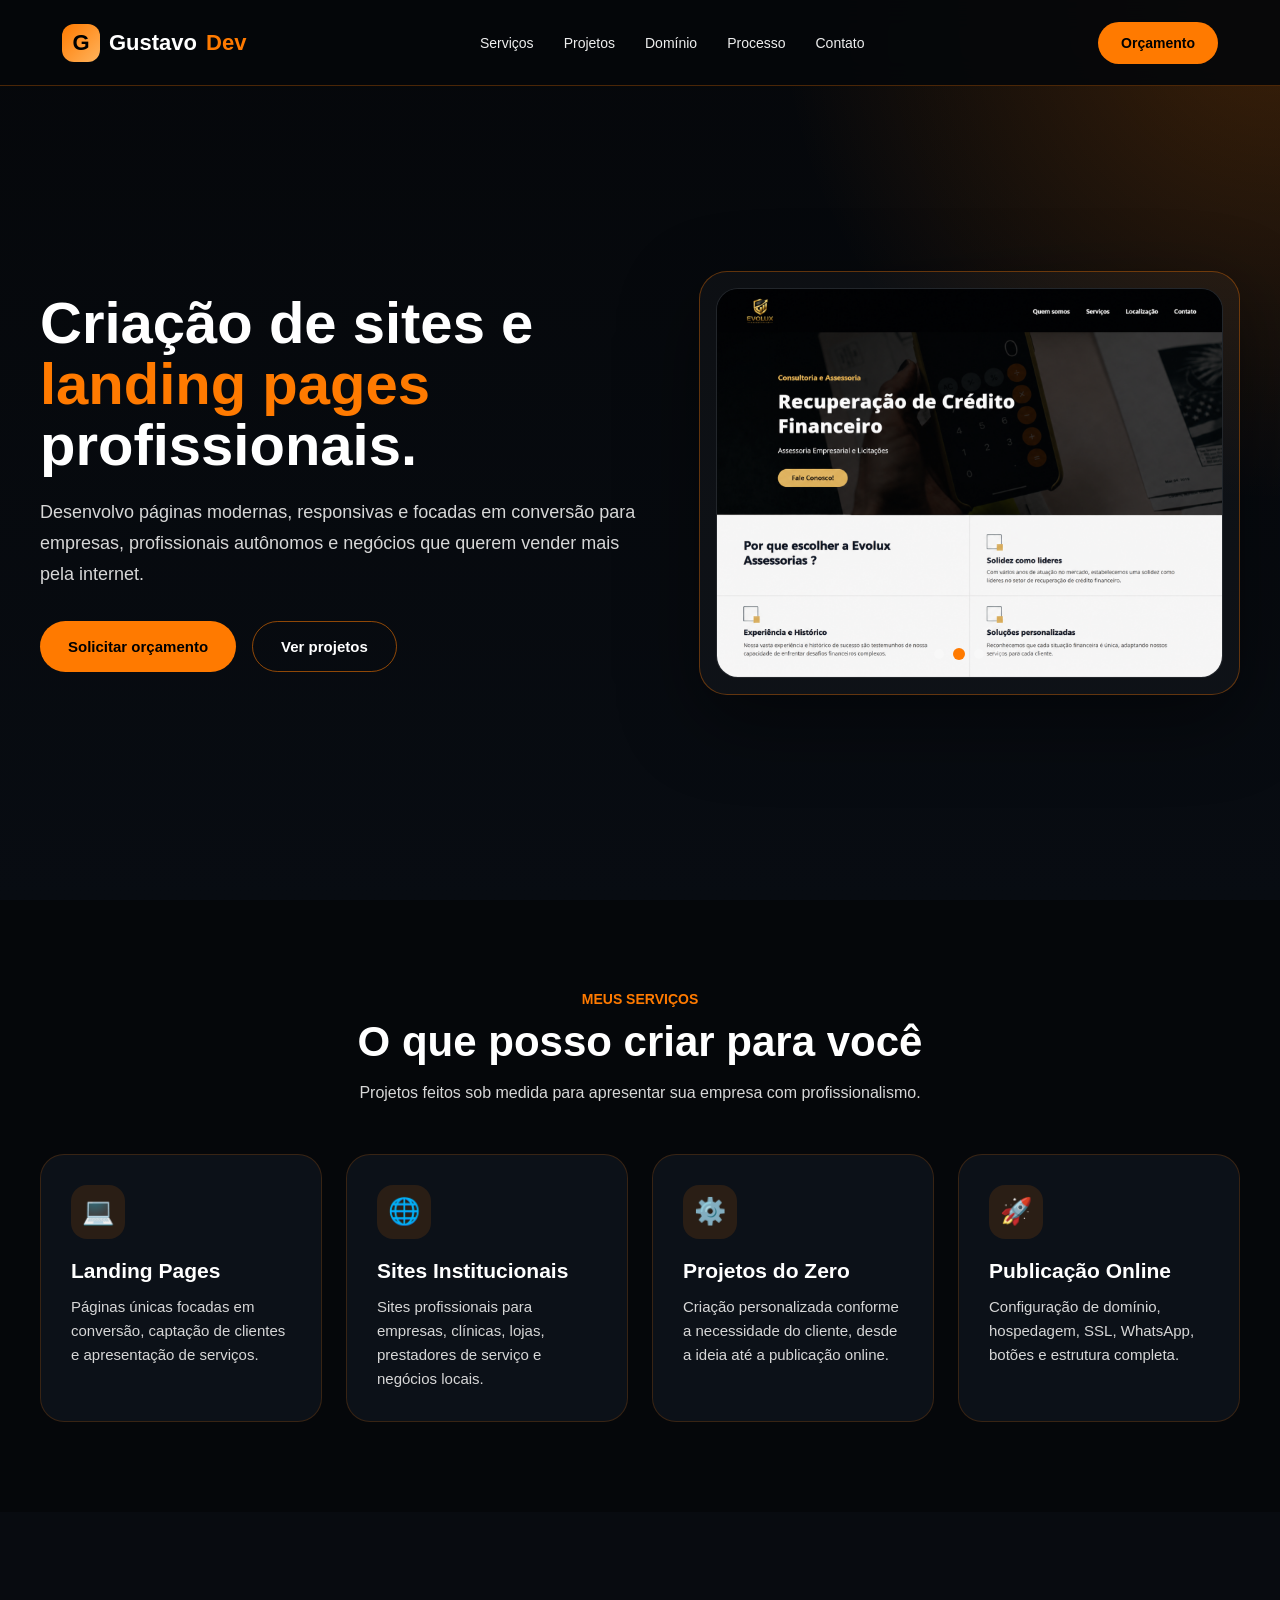
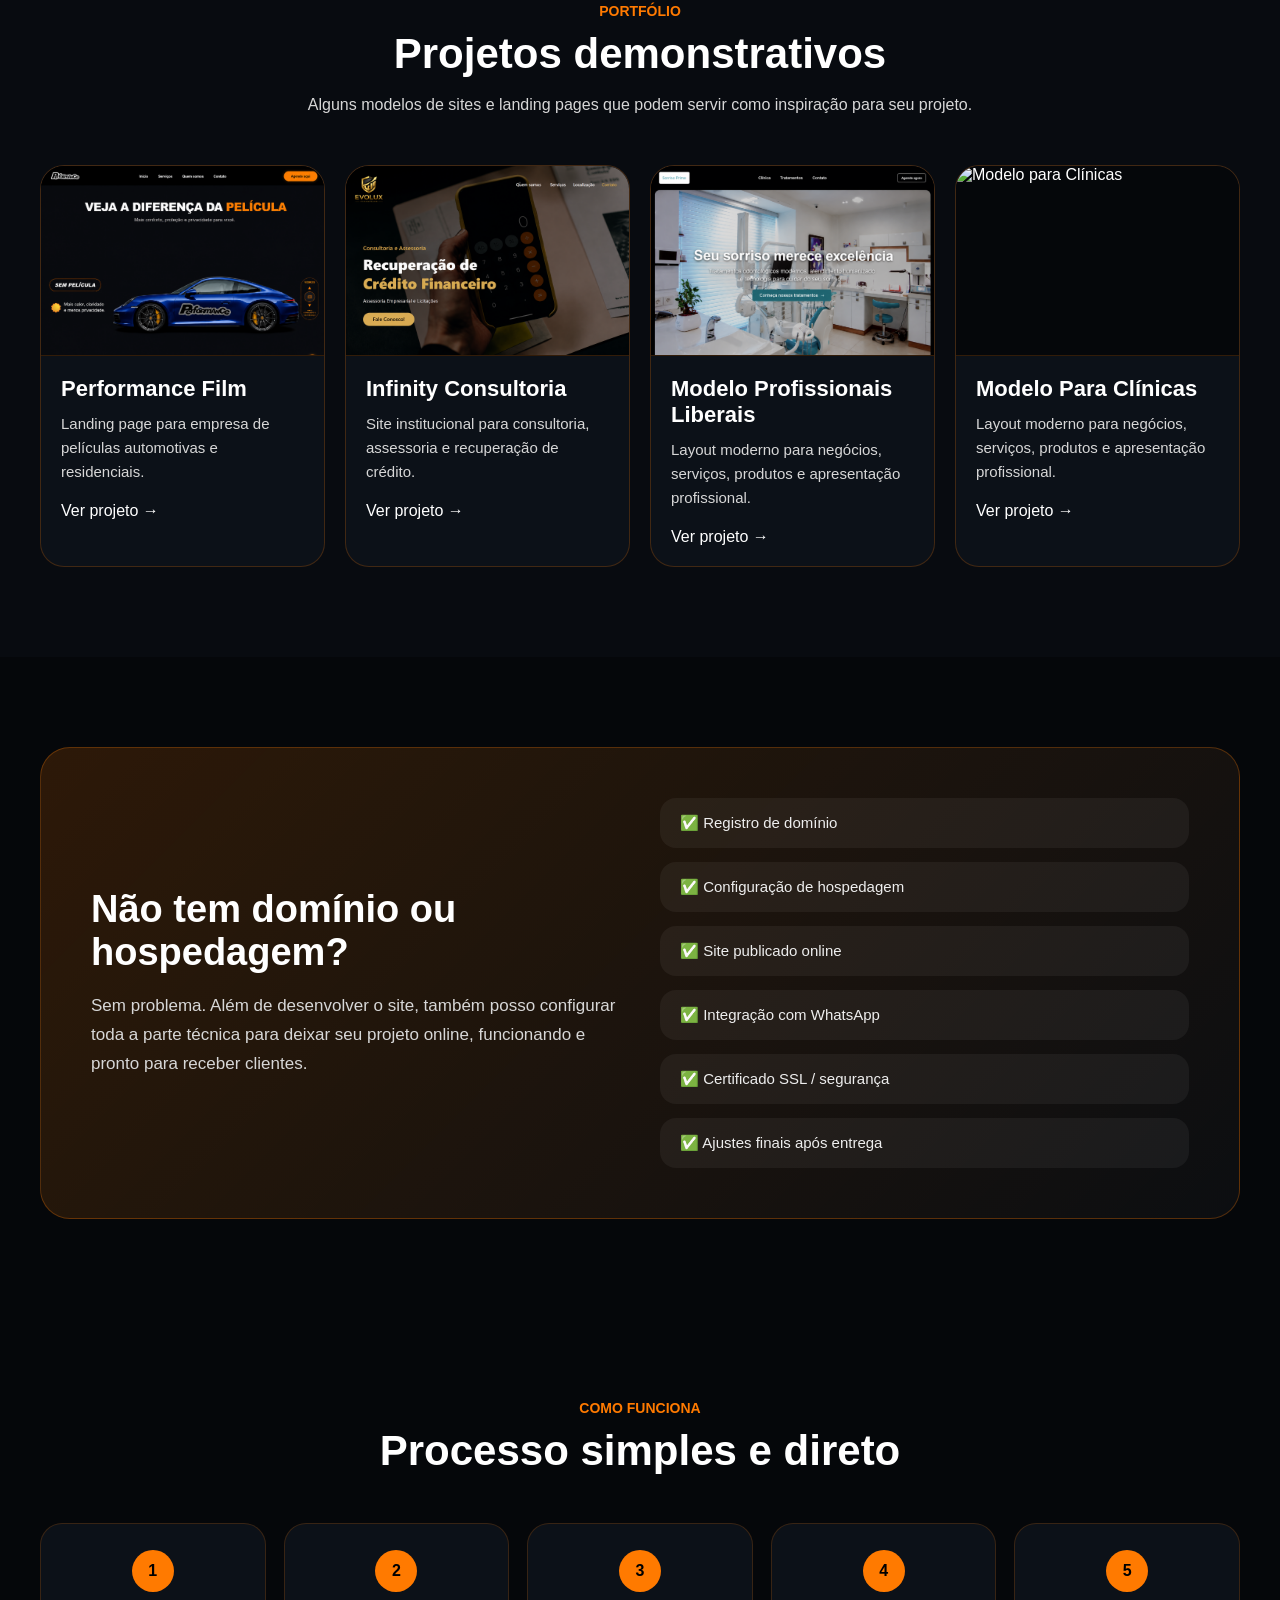
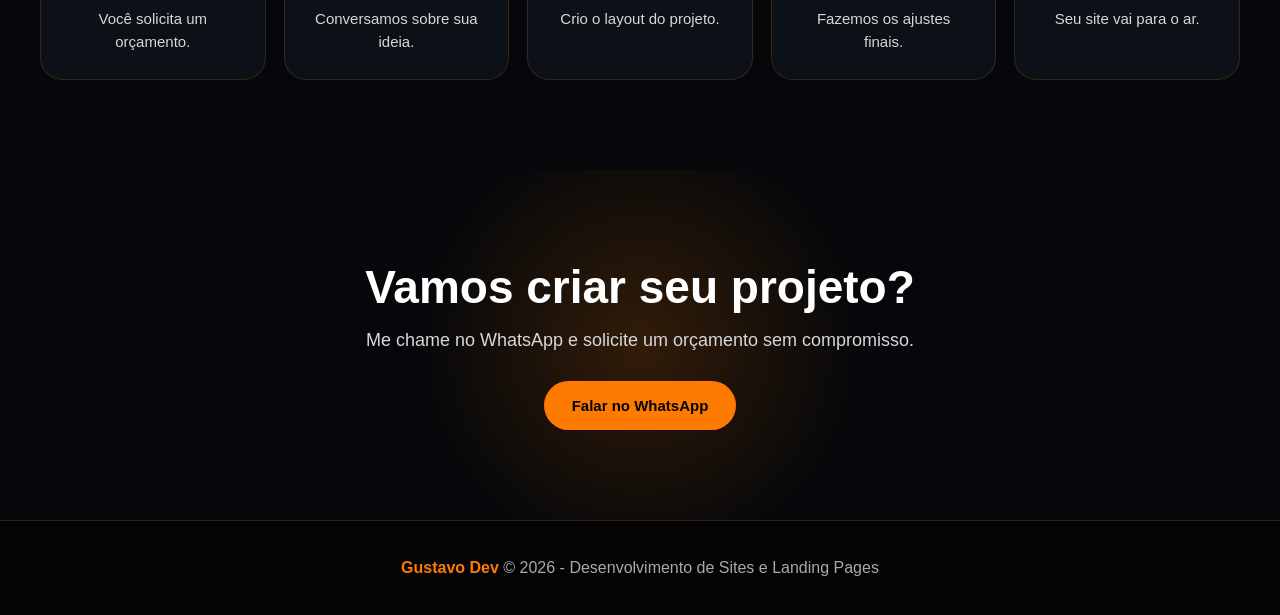
==== commit 0c0b0268: "Update index.html" ====
--- a/index.html
+++ b/index.html
@@ -353,8 +353,9 @@
 
 .projects-grid{
     display:grid;
-    grid-template-columns:repeat(3,1fr);
-    gap:26px;
+    grid-template-columns:repeat(4,minmax(0,1fr));
+    gap:20px;
+    width:100%;
 }
 
 .project-card{
@@ -363,6 +364,7 @@
     overflow:hidden;
     border:1px solid rgba(255,122,0,.22);
     transition:.3s;
+    min-width:0;
 }
 
 .project-card:hover{
@@ -372,7 +374,7 @@
 
 .project-img{
     width:100%;
-    height:210px;
+    height:190px;
     background:#05070a;
     overflow:hidden;
     border-bottom:1px solid rgba(255,122,0,.18);
@@ -391,7 +393,7 @@
 }
 
 .project-content{
-    padding:24px;
+    padding:20px;
 }
 
 .project-content h3{
@@ -410,6 +412,12 @@
     color:var(--orange);
     font-weight:900;
     font-size:14px;
+}
+
+
+.project-card > a{
+    display:block;
+    height:100%;
 }
 
 /* DOMÍNIO */
@@ -543,7 +551,7 @@
     }
 
     .projects-grid{
-        grid-template-columns:repeat(2,1fr);
+        grid-template-columns:repeat(2,minmax(0,1fr));
     }
 
     .process-grid{
@@ -673,6 +681,7 @@
         height:170px;
     }
 }
+
 </style>
 </head>
 
@@ -742,8 +751,13 @@
                     <img src="img/performance.png" alt="Projeto demonstrativo 3">
                 </div>
 
+                <div class="mockup-slide">
+                    <img src="img/bella.png" alt="Projeto demonstrativo 3">
+                </div>
+
                 <div class="slider-dots">
                     <span class="dot active"></span>
+                    <span class="dot"></span>
                     <span class="dot"></span>
                     <span class="dot"></span>
                 </div>
@@ -804,47 +818,60 @@
         </div>
 
         <div class="projects-grid">
-    
+
             <div class="project-card">
-<a href="https://polite-salamander-647efb.netlify.app/">
-                <div class="project-img">
-                    <img src="img/mine-performance.png" alt="Performance Film">
-                </div>
-                <div class="project-content">
-                    <h3>Performance Film</h3>
-                    <p>Landing page para empresa de películas automotivas e residenciais.</p>
-                    Ver projeto →</a>
-                </div>
+                <a href="https://dulcet-treacle-59480f.netlify.app/" target="_blank">
+                    <div class="project-img">
+                        <img src="img/mine-performance.png" alt="Performance Film">
+                    </div>
+                    <div class="project-content">
+                        <h3>Performance Film</h3>
+                        <p>Landing page para empresa de películas automotivas e residenciais.</p>
+                        <span>Ver projeto →</span>
+                    </div>
+                </a>
+            </div>
+
+            <div class="project-card">
+                <a href="https://www.infinityconsultoriasc.com.br/" target="_blank">
+                    <div class="project-img">
+                        <img src="img/mine-evolux.png" alt="Infinity Consultoria">
+                    </div>
+                    <div class="project-content">
+                        <h3>Infinity Consultoria</h3>
+                        <p>Site institucional para consultoria, assessoria e recuperação de crédito.</p>
+                        <span>Ver projeto →</span>
+                    </div>
+                </a>
+            </div>
+
+            <div class="project-card">
+                <a href="https://verdant-begonia-4f9c75.netlify.app/" target="_blank">
+                    <div class="project-img">
+                        <img src="img/mine-rascunho.png" alt="Modelo Profissionais Liberais">
+                    </div>
+                    <div class="project-content">
+                        <h3>Modelo Profissionais Liberais</h3>
+                        <p>Layout moderno para negócios, serviços, produtos e apresentação profissional.</p>
+                        <span>Ver projeto →</span>
+                    </div>
+                </a>
+            </div>
+
+            <div class="project-card">
+                <a href="https://earnest-bunny-633773.netlify.app/" target="_blank">
+                    <div class="project-img">
+                        <img src="img/mine-bella.png" alt="Modelo para Clínicas">
+                    </div>
+                    <div class="project-content">
+                        <h3>Modelo Para Clínicas</h3>
+                        <p>Layout moderno para negócios, serviços, produtos e apresentação profissional.</p>
+                        <span>Ver projeto →</span>
+                    </div>
+                </a>
+            </div>
 
         </div>
-
-            <div class="project-card">
-                <div class="project-img">
-                    <img src="img/mine-evolux.png" alt="Evolux Financeira">
-                </div>
-
-
-                <div class="project-content">
-                    <a href="http://evoluxempresarial.com.br/" target="_blank">
-                    <h3>Evolux Financeira</h3>
-                    <p>Site institucional para consultoria, assessoria e recuperação de crédito.</p>Ver projeto →</a>
-                </div>
-            </div>
-
-            <div class="project-card">
-                <div class="project-img">
-                    <img src="img/mine-rascunho.png" alt="Modelo Comercial">
-                </div>
-                <div class="project-content">
-                <a href="https://verdant-begonia-4f9c75.netlify.app/" target="_blank">    
-                    <h3>Modelo Comercial</h3>
-                    <p>Layout moderno para negócios, serviços, produtos e apresentação profissional.</p>
-                    Ver projeto →</a>
-                </div>
-            </div>
-
-        </div>
-
     </div>
 </section>
 
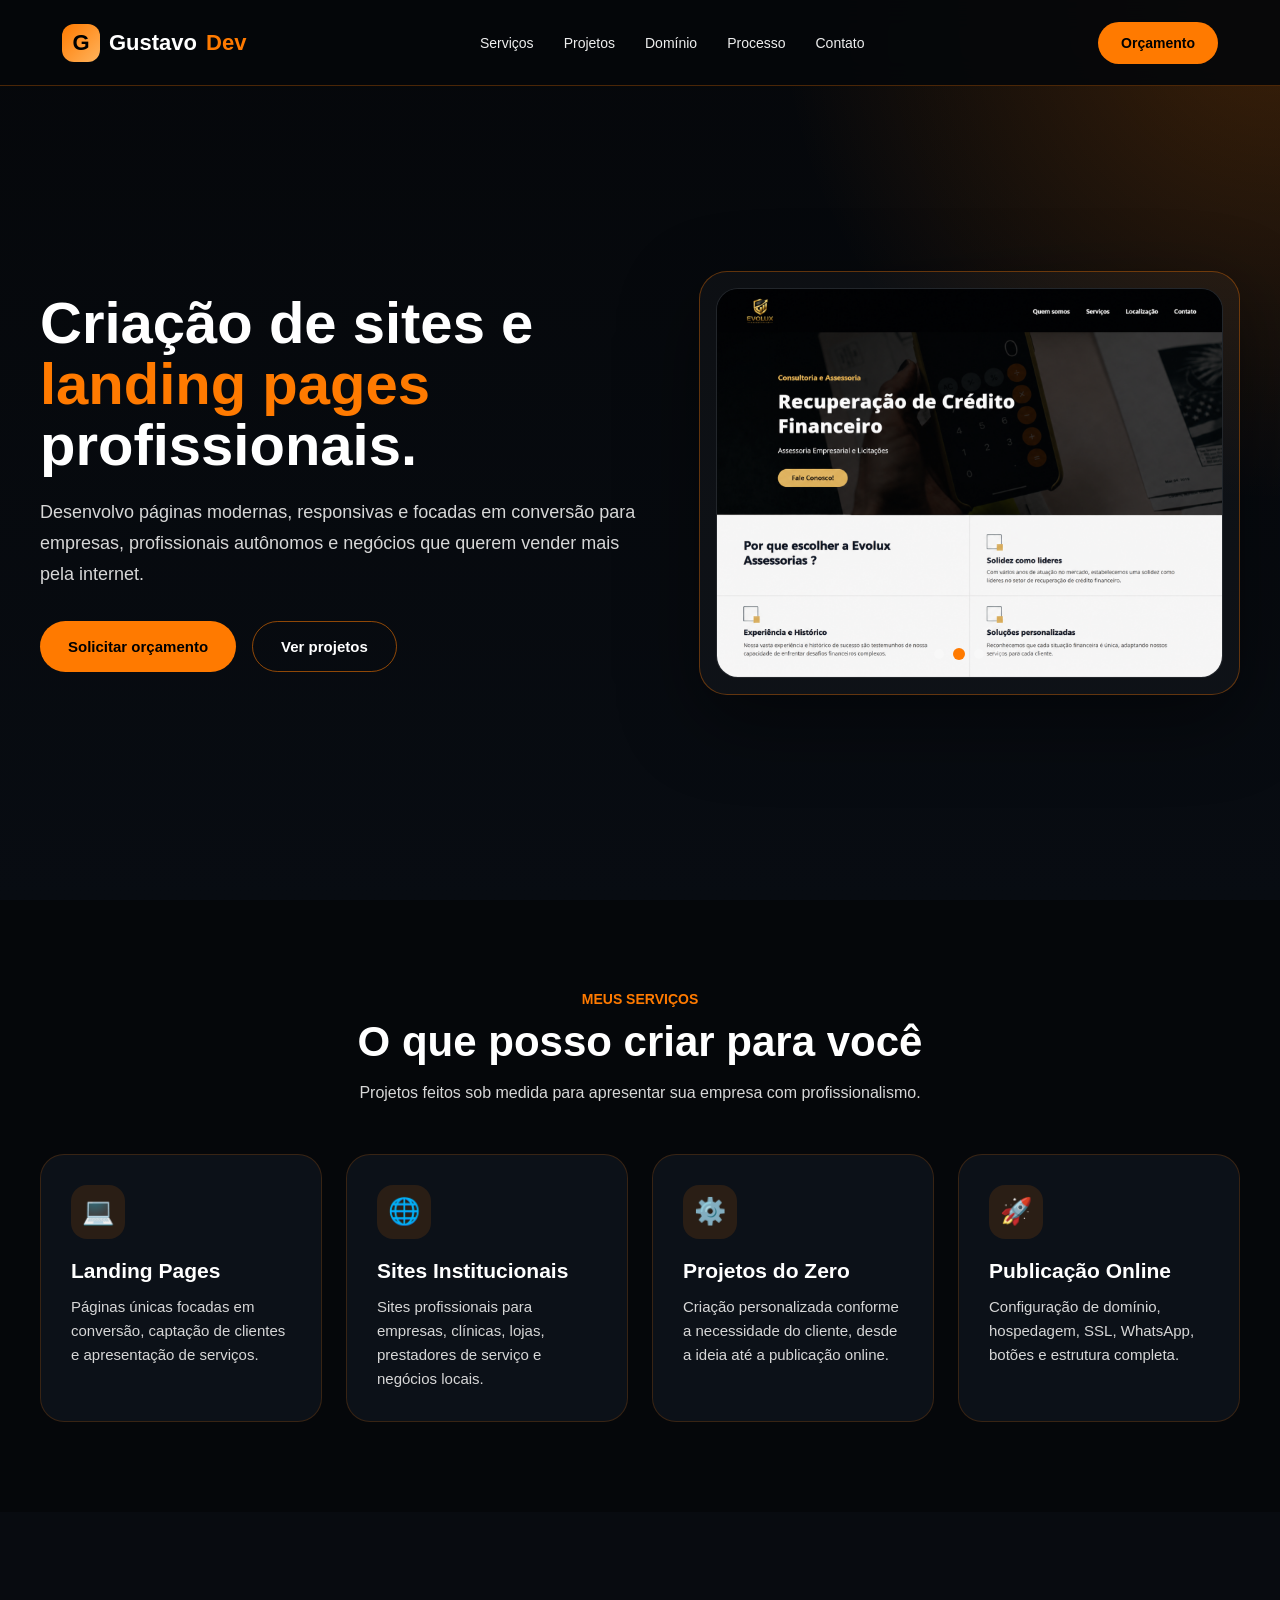
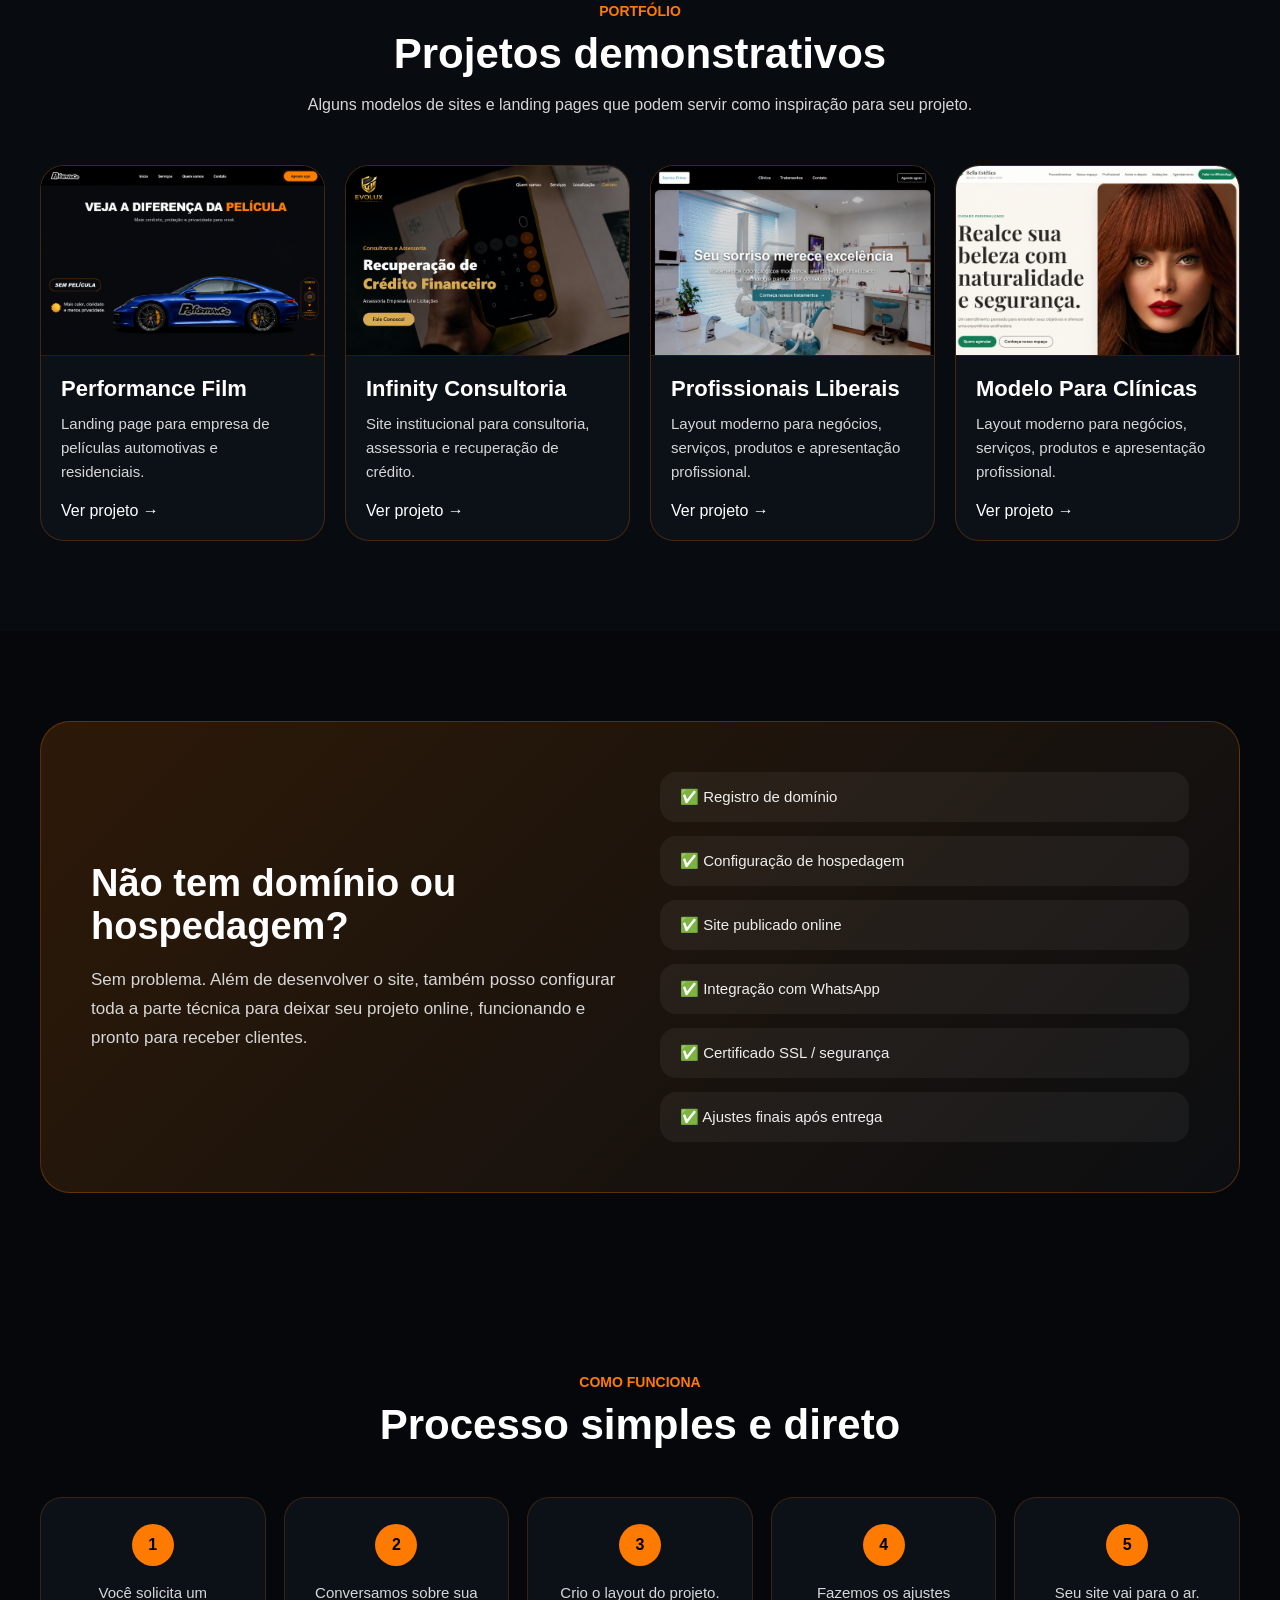
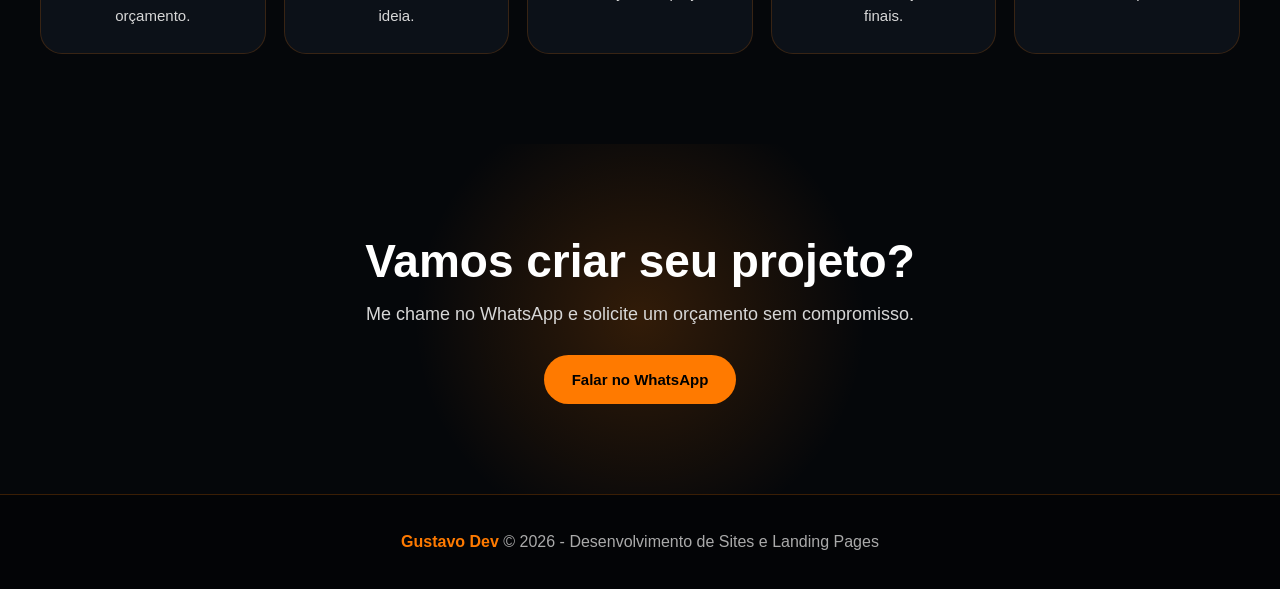
==== commit 550b47c9: "Update index.html" ====
--- a/index.html
+++ b/index.html
@@ -851,7 +851,7 @@
                         <img src="img/mine-rascunho.png" alt="Modelo Profissionais Liberais">
                     </div>
                     <div class="project-content">
-                        <h3>Modelo Profissionais Liberais</h3>
+                        <h3>Profissionais Liberais</h3>
                         <p>Layout moderno para negócios, serviços, produtos e apresentação profissional.</p>
                         <span>Ver projeto →</span>
                     </div>
